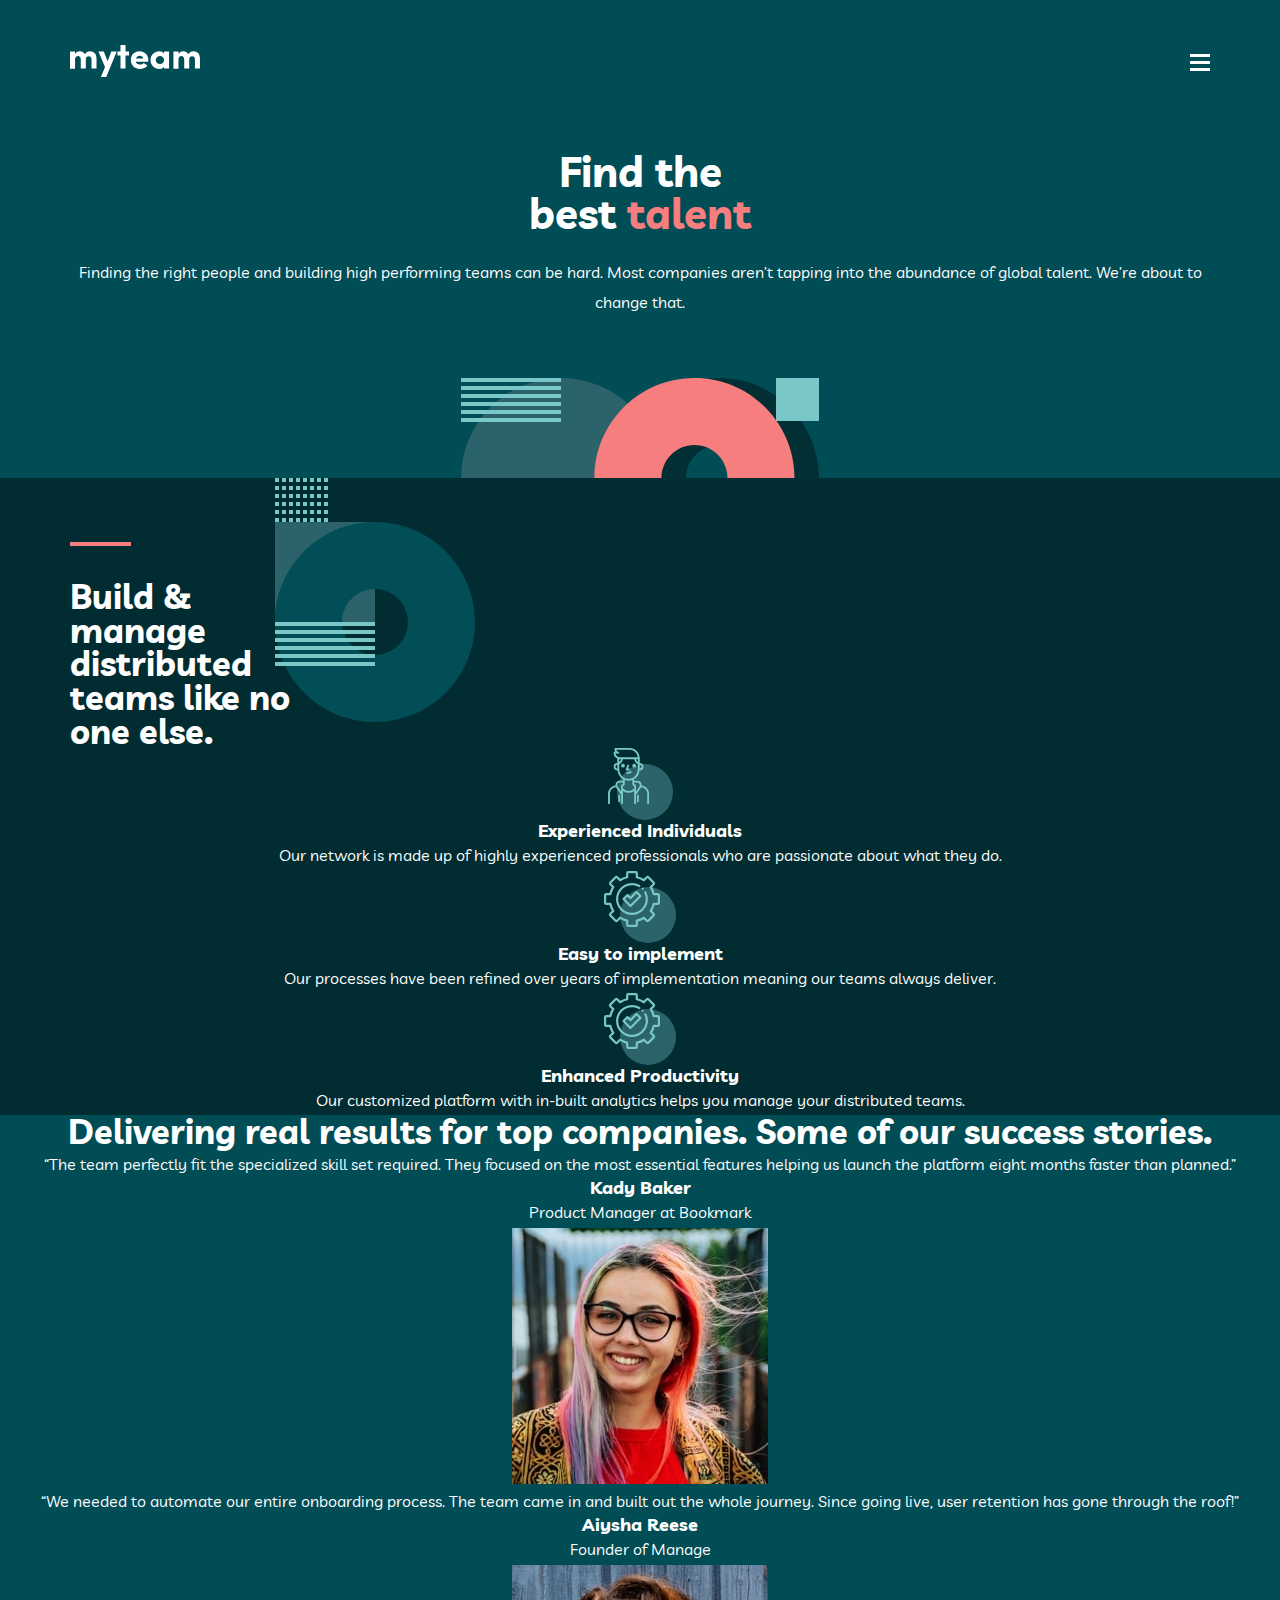
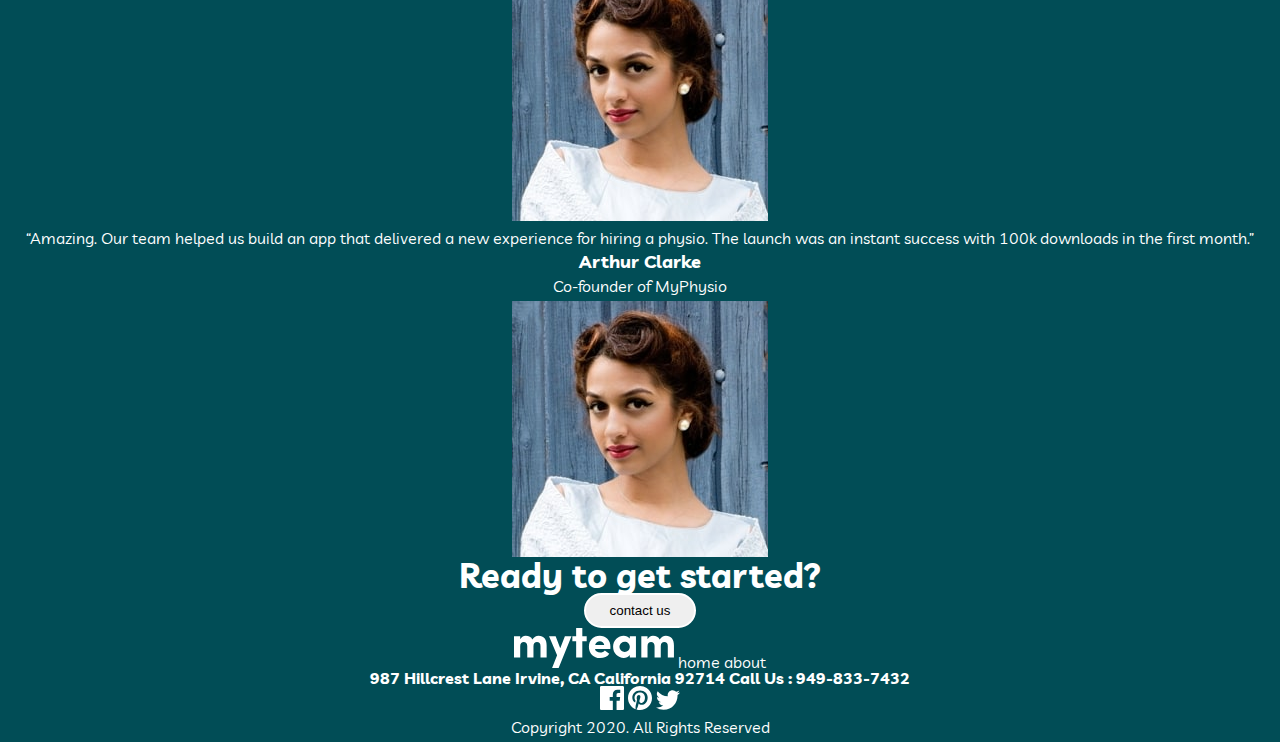
==== index.html @ d8da4173 "Block-2 WIP" ====
<!DOCTYPE html>
<html lang="en">
<head>
  <meta charset="UTF-8">
  <meta name="viewport" content="width=device-width, initial-scale=1.0">
  <link href="css/style.css" rel="stylesheet" />
  <link href="https://fonts.googleapis.com/css2?family=Livvic:wght@400;600;700&display=swap" rel="stylesheet">

  <link rel="icon" type="image/png" sizes="32x32" href="./images/favicon-32x32.png">
  
  <title>Frontend Mentor | myteam website challenge - Homepage</title>
</head>
<body>

 

  <header class="container">
    <nav>
      <div class="nav-primary">
        <img src="images/logo.svg" alt="" class="logo"/>
        <a href="#" class="only-desktop">home</a>
        <a href="#" class="only-desktop">about</a>
      </div>

      <a href="#" class="btn btn-white only-desktop">contact us</a>

      <img src='images/icon-hamburger.svg' class="nav-open only-mobile" />

    </nav>

  </header>


  <main>

    <div class="main-block">
      <div class="container">
      <h1>Find the best <span>talent</span></h1>

      <div class="text">
        <p>Finding the right people and building high performing teams can 
          be hard. Most companies aren’t tapping into the abundance of global 
          talent. We’re about to change that.</p>
      </div>
    </div>
    </div>

    <div class="main-block" >
      <div class="container">
      <h2>Build & manage distributed teams like no one else.</h2>

      <div class="features">
        <div class="feature">
          <img src="images/icon-person.svg" />
          <div>
            <h3>Experienced Individuals</h3>
            <p>Our network is made up of highly experienced professionals who are 
              passionate about what they do.</p>
          </div>
        </div>
        <div class="feature">
          <img src="images/icon-cog.svg" />
          <div>
            <h3>Easy to implement</h3>
            <p>Our processes have been refined over years of implementation meaning 
              our teams always deliver.</p>
          </div>
        </div>
        <div class="feature">
          <img src="images/icon-cog.svg" />
          <div>
            <h3>Enhanced Productivity</h3>
            <p>Our customized platform with in-built analytics helps you manage your 
              distributed teams.</p>
          </div>
        </div>
        </div>
      </div>
    </div>


    <div class="main-block">
      <h2>Delivering real results for top companies. Some of our <span>success stories.</span></h2>

      <div>
        <p>“The team perfectly fit the specialized skill set required. They focused 
          on the most essential features helping us launch the platform eight months 
          faster than planned.”</p>
        <h3>Kady Baker</h3>
        <p>Product Manager at Bookmark</p>

        <img src="images/avatar-kady.jpg" />
      </div>

      <div>
        <p>“We needed to automate our entire onboarding process. The team came in and 
          built out the whole journey. Since going live, user retention has gone 
          through the roof!”</p>
        <h3>Aiysha Reese</h3>
        <p>Founder of Manage</p>

        <img src="images/avatar-aiysha.jpg" />
      </div>

      <div>
        <p>“Amazing. Our team helped us build an app that delivered a new experience for 
          hiring a physio. The launch was an instant success with 100k downloads in the 
          first month.”</p>
        <h3>Arthur Clarke</h3>
        <p>Co-founder of MyPhysio</p>

        <img src="images/avatar-aiysha.jpg" />
      </div>
    </div>

    <div class="call-to-action">
      <h2>Ready to get started?</h2>
      <button class="btn btn-green">contact us</button>
    </div>


  <footer>
    <div>
      <img src="images/logo.svg" class="logo"/>
      <a href="#">home</a>
      <a href="#">about</a>
    </div>

    <div>
      987  Hillcrest Lane
      Irvine, CA
      California 92714
      Call Us : 949-833-7432
    </div>


    <div>
      <div class="social-media">
          <img src="images/icon-facebook.svg" />
          <img src="images/icon-pinterest.svg" />
          <img src="images/icon-twitter.svg" />
      </div>

      <p>Copyright 2020. All Rights Reserved</p>
    </div>
  </footer>



  <div class="nav-mobile-overlay">
    <nav class="nav-mobile">

      <button class="close-btn"><img src="images/icon-close.svg" /></button>
      <a href="#">home</a>
      <a href="#">about</a>
      <a href="#" class="btn btn-white">contact us</a>
  
    </nav>
  </div>

  
  </main>



  
<script src='js/index.js'></script>
  
  
</body>
</html>
---- css/style.css ----
:root 
{
    --color-primary-1: hsl(186, 98%, 17%);
    --color-primary-2: hsl(0, 87%, 73%);
    --color-primary-3: hsl(0, 0, 100%);

    --color-secondary-1: hsl(179, 42%, 63%);
    --color-secondary-2: hsl(187, 41%, 29%);
    --color-secondary-3: hsl(186, 100%, 14%);
    --color-secondary-4: hsl(186, 96%, 10%);
    --color-secondary-5: hsl(186, 100%, 8%);


    --font: 'Livvic', sans-serif;
}

* 
{
    box-sizing: border-box;
    margin: 0;

    
}


.only-desktop {
    display: none;
}


/*Typography */

body 
{
    text-align: center;
    font-size: 1rem;
    line-height: 1;
}

h1, h2, h3, body
{
    font-weight: bold;
}
h1 
{
    font-size: 2.6rem;
    max-width: 250px;
    margin: 0 auto 1.4rem;
}


h1 span 
{
    color: var(--color-primary-2);
}


h2 {
    font-size: 2.1rem;
}

h3 
{
    font-size: 1.125rem;
}


a
{
    color: white;
    text-decoration: none;
    font-weight: normal;
}


p 
{
    line-height: 1.9;

    font-weight: normal;
}

.main-block:nth-child(2) h2::before
{
    content: '';
    background-color: var(--color-primary-2);
    width: 3.8rem;
    height: 0.28rem;
    position: absolute;
    top: 0;
    
}
.main-block:nth-child(2) h2
{
    padding-top: 2.4rem;
    position: relative;
    text-align: left;
    width: 220px;

}


/*layout */

body {
    font-family: var(--font);
    color: white;
    background: var(--color-primary-1);

    padding: 2.81rem 0 0;
}


header 
{
    margin-bottom: 4.5rem;
}



nav {
    display: flex;
    align-items: center;
    justify-content: space-between;
}


nav .logo 
{
    max-width: 130px;
}

.nav-mobile-overlay
{
    background-color: rgba(0,0,0,0.5);
    position: absolute;

    top: 0;
    left: 0;
    height: 100%;
    width: 100%;

    visibility: hidden;
    opacity: 0;

    transition: opacity 250ms, visibility 250ms;
}

.nav-mobile-overlay.show-2 
{
    visibility: visible;
    opacity: 1;
}

.nav-mobile 
{
    margin-left: auto;
    width: 68%;
    height: 100%;
    background: var(--color-secondary-2);

    display: flex;
    flex-direction: column;
    justify-content: flex-start;
    align-items: flex-start;

    padding: 3.5rem 1.75rem 0 3rem;


    background-image: url(../images/bg-pattern-about-1-mobile-nav-1.svg);
    background-repeat: no-repeat;
    background-position-x: 154px;
    background-position-y: bottom;

    
    opacity: 0;
    transform: translateX(100%);
    display: none;

    transition: transform 250ms, opacity 250ms
}

.nav-mobile-overlay.show-1 .nav-mobile
{
    display: flex;
} 

.nav-mobile-overlay.show-2 .nav-mobile 
{
    transform: translateX(0%);
    opacity: 1;
}

.nav-mobile .close-btn 
{
    align-self: flex-end;
    margin-bottom: 2.8rem;
}

.nav-mobile a 
{
    margin-bottom: 2rem;
}

.nav-mobile .btn 
{
    align-self: center;
}



.main-block:first-child 
{
    padding-bottom: 10rem;
    background-image: url(../images/bg-pattern-home-2.svg);
    background-repeat: no-repeat;
    background-position: bottom;
}


.main-block:nth-child(2)
{
    background-color: var(--color-secondary-4);
    background-image: url(../images/bg-pattern-home-3.svg);
    background-repeat: no-repeat;
    background-position-x: 275px;

    padding: 4rem 0 0;
}




/*Components */


.btn 
{
    border: solid 2px white;
    padding: 0.6em 1.8em;
    border-radius: 2rem;
}


.container 
{
    width: 89%;
    margin-left: auto;
    margin-right: auto;
}
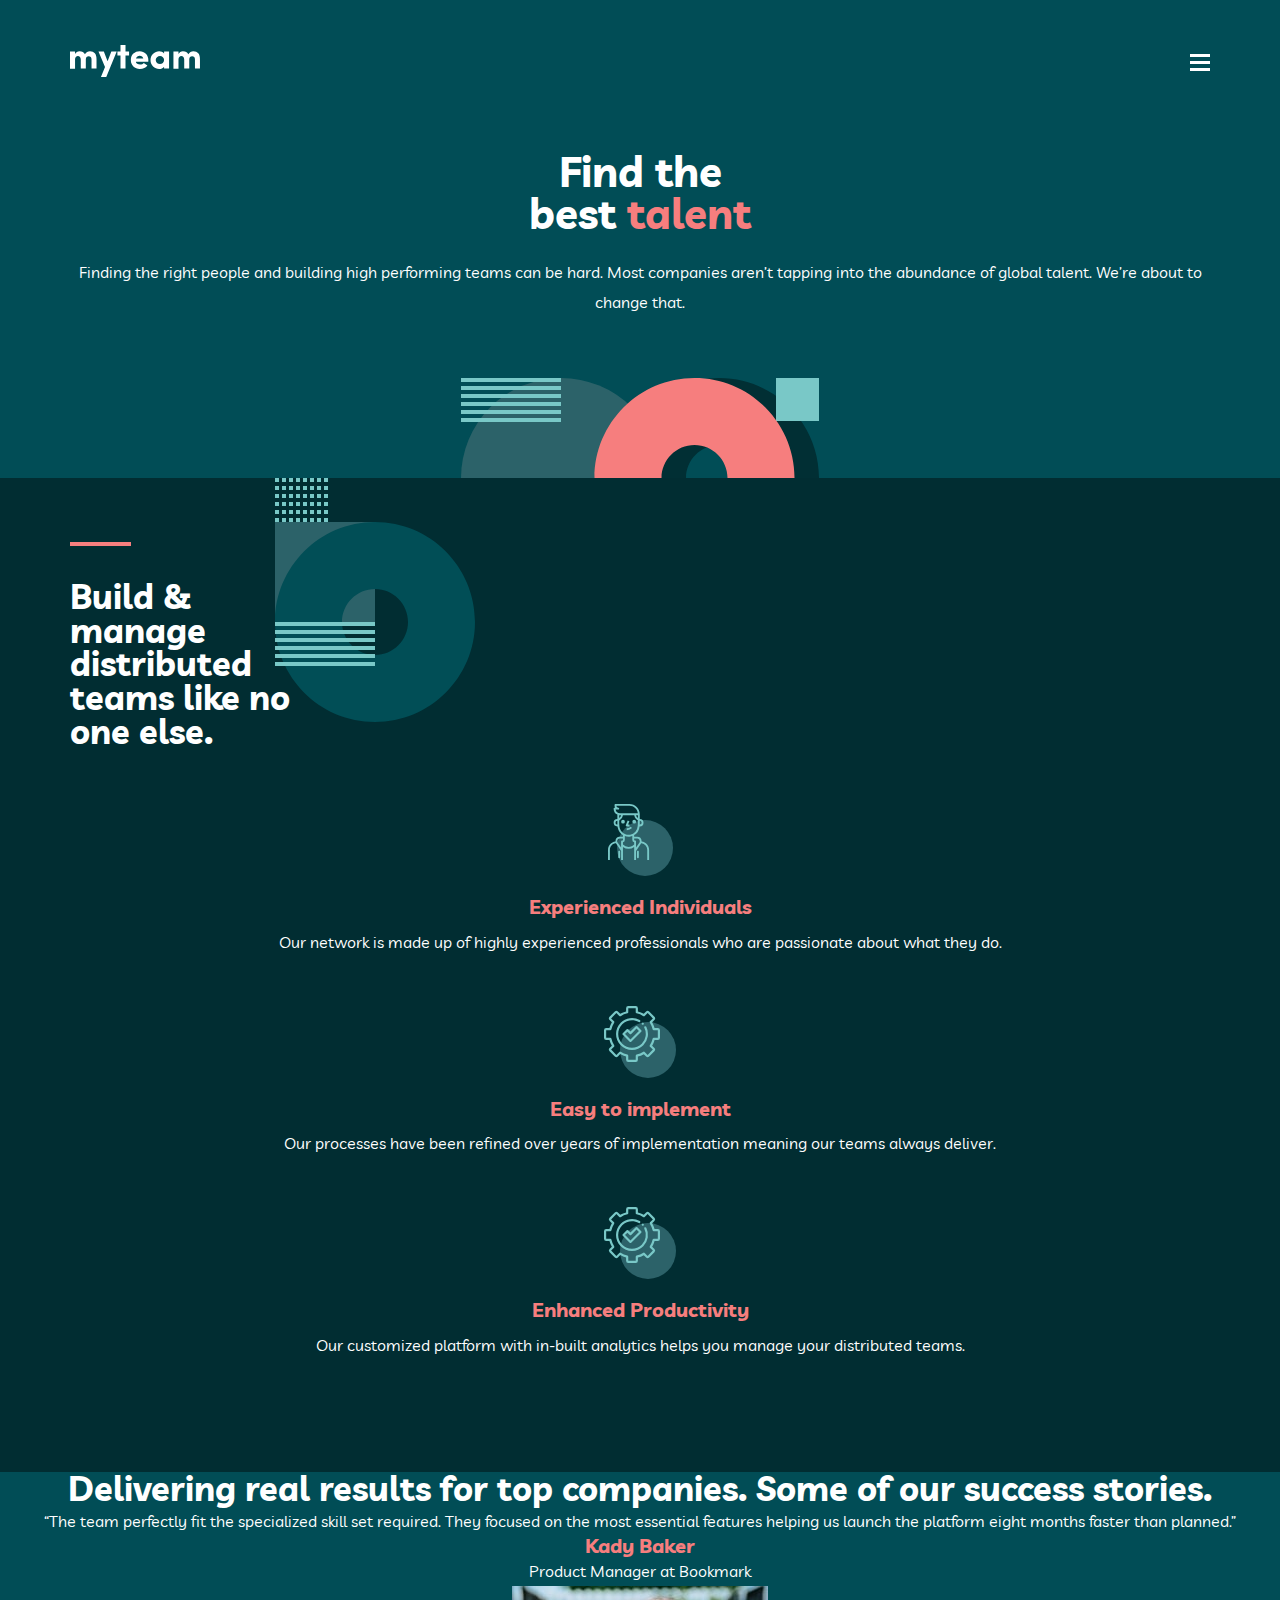
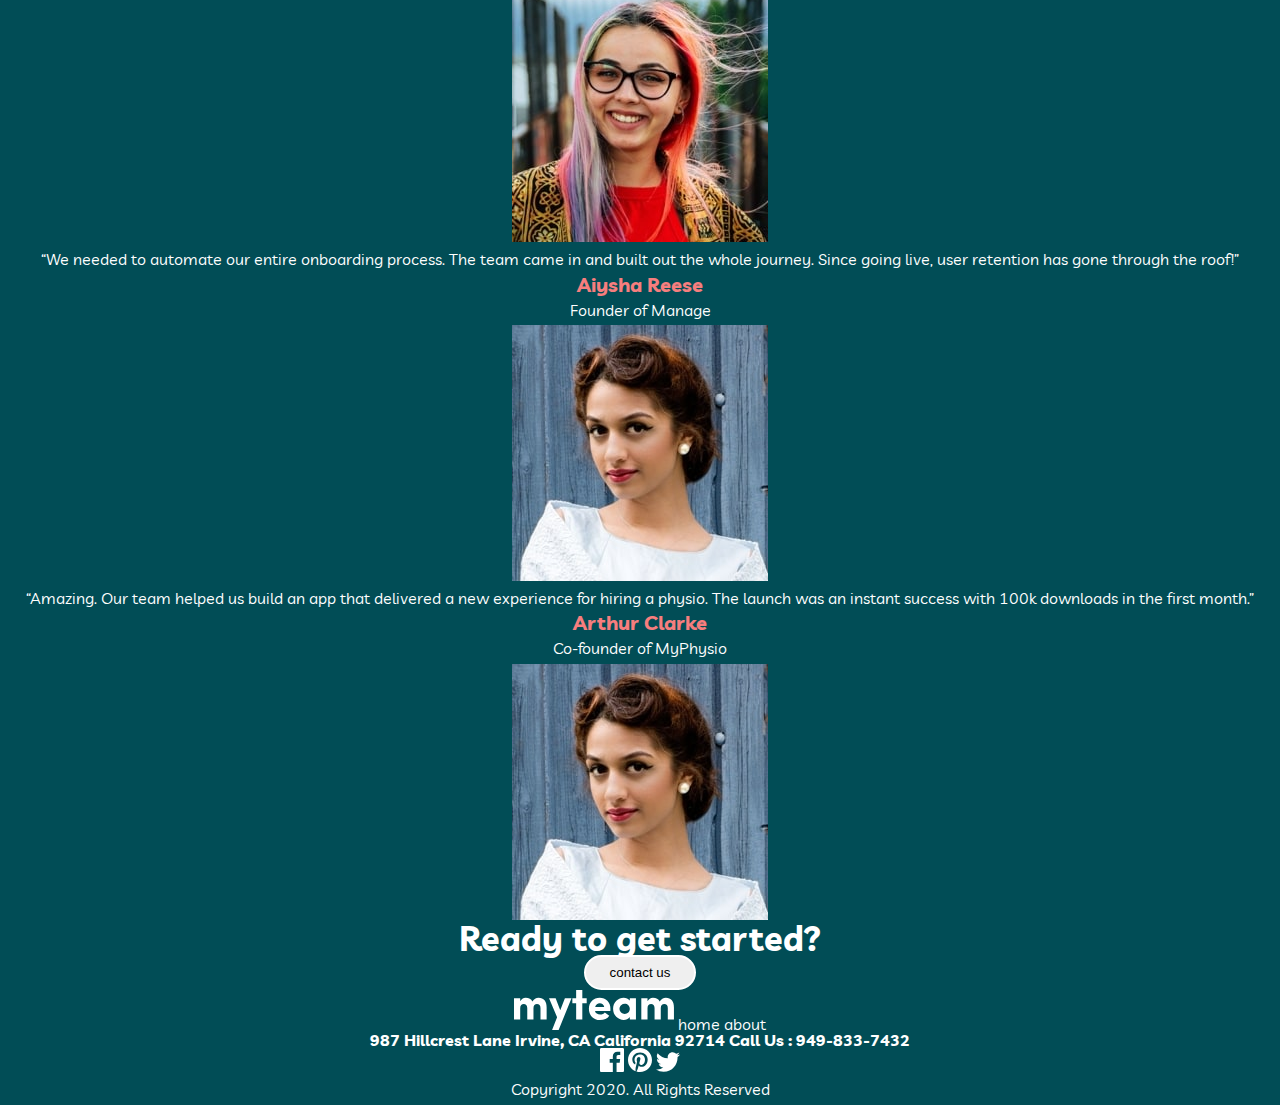
==== commit 3c289ad7: "Mobile block-2" ====
--- a/index.html
+++ b/index.html
@@ -51,7 +51,7 @@
 
       <div class="features">
         <div class="feature">
-          <img src="images/icon-person.svg" />
+          <img src="images/icon-person.svg" class="icon" />
           <div>
             <h3>Experienced Individuals</h3>
             <p>Our network is made up of highly experienced professionals who are 
@@ -59,7 +59,7 @@
           </div>
         </div>
         <div class="feature">
-          <img src="images/icon-cog.svg" />
+          <img src="images/icon-cog.svg"  class="icon" />
           <div>
             <h3>Easy to implement</h3>
             <p>Our processes have been refined over years of implementation meaning 
@@ -67,7 +67,7 @@
           </div>
         </div>
         <div class="feature">
-          <img src="images/icon-cog.svg" />
+          <img src="images/icon-cog.svg"  class="icon" />
           <div>
             <h3>Enhanced Productivity</h3>
             <p>Our customized platform with in-built analytics helps you manage your 
--- a/css/style.css
+++ b/css/style.css
@@ -61,7 +61,8 @@
 
 h3 
 {
-    font-size: 1.125rem;
+    font-size: 1.24rem;
+    color: var(--color-primary-2);
 }
 
 
@@ -97,7 +98,17 @@
     text-align: left;
     width: 220px;
 
-}
+    margin-bottom: 3.5rem;
+
+}
+
+
+
+.feature .icon 
+{
+    margin-bottom: 1.2rem;
+}
+
 
 
 /*layout */
@@ -225,10 +236,18 @@
     background-repeat: no-repeat;
     background-position-x: 275px;
 
-    padding: 4rem 0 0;
-}
-
-
+    padding: 4rem 0 4rem;
+}
+
+
+.feature h3 
+{
+    margin-bottom: 0.5em;
+}
+
+.feature {
+    margin-bottom: 3rem;
+}
 
 
 /*Components */
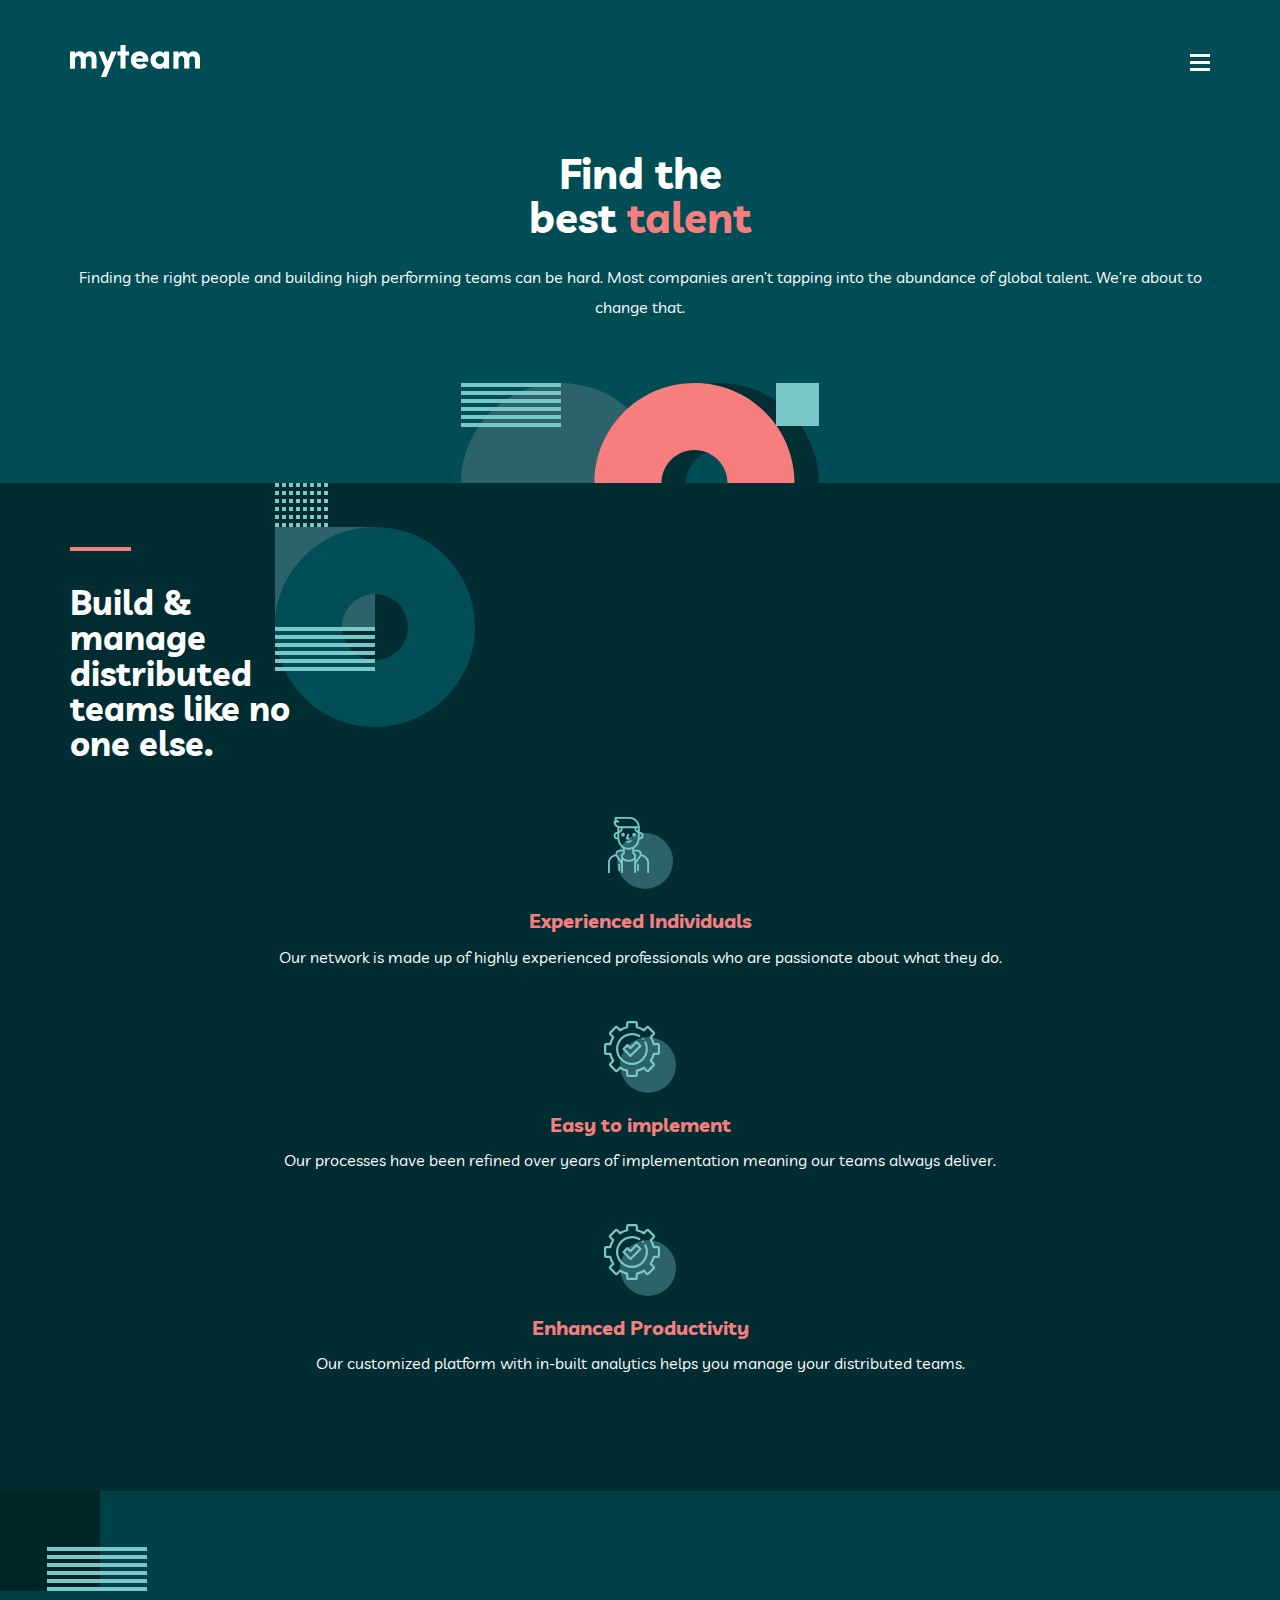
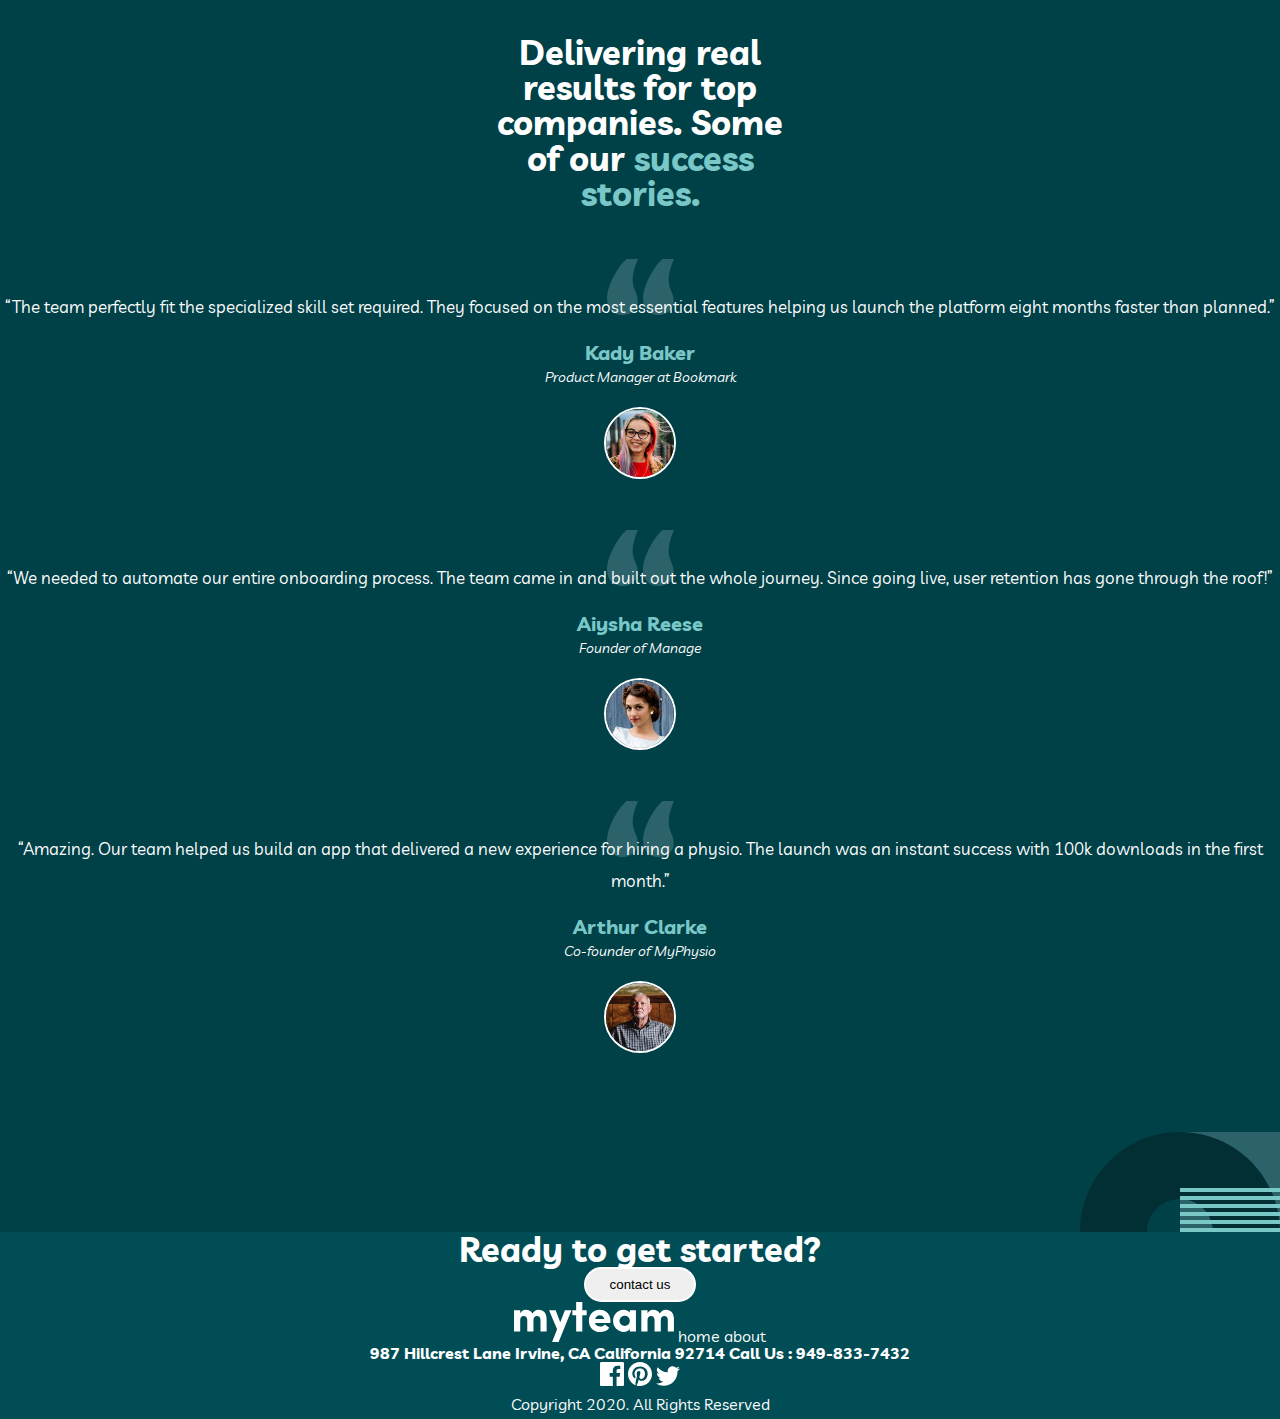
==== commit 0f5a88cc: "Testimonials block Mobile" ====
--- a/index.html
+++ b/index.html
@@ -33,7 +33,7 @@
 
   <main>
 
-    <div class="main-block">
+    <div class="main-block block-intro">
       <div class="container">
       <h1>Find the best <span>talent</span></h1>
 
@@ -45,7 +45,7 @@
     </div>
     </div>
 
-    <div class="main-block" >
+    <div class="main-block block-features" >
       <div class="container">
       <h2>Build & manage distributed teams like no one else.</h2>
 
@@ -79,37 +79,37 @@
     </div>
 
 
-    <div class="main-block">
+    <div class="main-block block-testimonials">
       <h2>Delivering real results for top companies. Some of our <span>success stories.</span></h2>
 
-      <div>
-        <p>“The team perfectly fit the specialized skill set required. They focused 
+      <div class="testimonial">
+        <p class="quote">“The team perfectly fit the specialized skill set required. They focused 
           on the most essential features helping us launch the platform eight months 
           faster than planned.”</p>
-        <h3>Kady Baker</h3>
-        <p>Product Manager at Bookmark</p>
+        <h3 class="name">Kady Baker</h3>
+        <p class="position">Product Manager at Bookmark</p>
 
-        <img src="images/avatar-kady.jpg" />
+        <img src="images/avatar-kady.jpg" class="profile-img" />
       </div>
 
-      <div>
-        <p>“We needed to automate our entire onboarding process. The team came in and 
+      <div class="testimonial">
+        <p class="quote">“We needed to automate our entire onboarding process. The team came in and 
           built out the whole journey. Since going live, user retention has gone 
           through the roof!”</p>
-        <h3>Aiysha Reese</h3>
-        <p>Founder of Manage</p>
+        <h3 class="name">Aiysha Reese</h3>
+        <p class="position">Founder of Manage</p>
 
-        <img src="images/avatar-aiysha.jpg" />
+        <img src="images/avatar-aiysha.jpg" class="profile-img" />
       </div>
 
-      <div>
-        <p>“Amazing. Our team helped us build an app that delivered a new experience for 
+      <div class="testimonial">
+        <p class="quote">“Amazing. Our team helped us build an app that delivered a new experience for 
           hiring a physio. The launch was an instant success with 100k downloads in the 
           first month.”</p>
-        <h3>Arthur Clarke</h3>
-        <p>Co-founder of MyPhysio</p>
+        <h3 class="name">Arthur Clarke</h3>
+        <p class="position">Co-founder of MyPhysio</p>
 
-        <img src="images/avatar-aiysha.jpg" />
+        <img src="images/avatar-arthur.jpg" class="profile-img" />
       </div>
     </div>
 
--- a/css/style.css
+++ b/css/style.css
@@ -81,7 +81,151 @@
     font-weight: normal;
 }
 
-.main-block:nth-child(2) h2::before
+.testimonial p 
+{
+    font-size: 1.05rem;
+}
+
+
+.testimonial .position 
+{
+    font-style: italic;
+    font-size: 0.9rem;
+}
+
+
+
+
+/*layout */
+
+body {
+    font-family: var(--font);
+    color: white;
+    background: var(--color-primary-1);
+
+    padding: 2.81rem 0 0;
+    line-height: 1.05;
+}
+
+
+header 
+{
+    margin-bottom: 4.5rem;
+}
+
+
+
+nav {
+    display: flex;
+    align-items: center;
+    justify-content: space-between;
+}
+
+
+nav .logo 
+{
+    max-width: 130px;
+}
+
+.nav-mobile-overlay
+{
+    background-color: rgba(0,0,0,0.5);
+    position: absolute;
+
+    top: 0;
+    left: 0;
+    height: 100%;
+    width: 100%;
+
+    visibility: hidden;
+    opacity: 0;
+
+    transition: opacity 250ms, visibility 250ms;
+}
+
+.nav-mobile-overlay.show-2 
+{
+    visibility: visible;
+    opacity: 1;
+}
+
+.nav-mobile 
+{
+    margin-left: auto;
+    width: 68%;
+    height: 100%;
+    background: var(--color-secondary-2);
+
+    display: flex;
+    flex-direction: column;
+    justify-content: flex-start;
+    align-items: flex-start;
+
+    padding: 3.5rem 1.75rem 0 3rem;
+
+
+    background-image: url(../images/bg-pattern-about-1-mobile-nav-1.svg);
+    background-repeat: no-repeat;
+    background-position-x: 154px;
+    background-position-y: bottom;
+
+    
+    opacity: 0;
+    transform: translateX(100%);
+    display: none;
+
+    transition: transform 250ms, opacity 250ms
+}
+
+.nav-mobile-overlay.show-1 .nav-mobile
+{
+    display: flex;
+} 
+
+.nav-mobile-overlay.show-2 .nav-mobile 
+{
+    transform: translateX(0%);
+    opacity: 1;
+}
+
+.nav-mobile .close-btn 
+{
+    align-self: flex-end;
+    margin-bottom: 2.8rem;
+}
+
+.nav-mobile a 
+{
+    margin-bottom: 2rem;
+}
+
+.nav-mobile .btn 
+{
+    align-self: center;
+}
+
+
+
+.block-intro 
+{
+    padding-bottom: 10rem;
+    background-image: url(../images/bg-pattern-home-2.svg);
+    background-repeat: no-repeat;
+    background-position: bottom;
+}
+
+
+.block-features
+{
+    background-color: var(--color-secondary-4);
+    background-image: url(../images/bg-pattern-home-3.svg);
+    background-repeat: no-repeat;
+    background-position-x: 275px;
+
+    padding: 4rem 0 4rem;
+}
+
+.block-features h2::before
 {
     content: '';
     background-color: var(--color-primary-2);
@@ -91,7 +235,7 @@
     top: 0;
     
 }
-.main-block:nth-child(2) h2
+.block-features h2
 {
     padding-top: 2.4rem;
     position: relative;
@@ -102,151 +246,74 @@
 
 }
 
-
-
-.feature .icon 
-{
-    margin-bottom: 1.2rem;
-}
-
-
-
-/*layout */
-
-body {
-    font-family: var(--font);
-    color: white;
-    background: var(--color-primary-1);
-
-    padding: 2.81rem 0 0;
-}
-
-
-header 
-{
-    margin-bottom: 4.5rem;
-}
-
-
-
-nav {
-    display: flex;
-    align-items: center;
-    justify-content: space-between;
-}
-
-
-nav .logo 
-{
-    max-width: 130px;
-}
-
-.nav-mobile-overlay
-{
-    background-color: rgba(0,0,0,0.5);
-    position: absolute;
-
-    top: 0;
-    left: 0;
-    height: 100%;
-    width: 100%;
-
-    visibility: hidden;
-    opacity: 0;
-
-    transition: opacity 250ms, visibility 250ms;
-}
-
-.nav-mobile-overlay.show-2 
-{
-    visibility: visible;
-    opacity: 1;
-}
-
-.nav-mobile 
-{
-    margin-left: auto;
-    width: 68%;
-    height: 100%;
-    background: var(--color-secondary-2);
-
-    display: flex;
-    flex-direction: column;
-    justify-content: flex-start;
-    align-items: flex-start;
-
-    padding: 3.5rem 1.75rem 0 3rem;
-
-
-    background-image: url(../images/bg-pattern-about-1-mobile-nav-1.svg);
-    background-repeat: no-repeat;
-    background-position-x: 154px;
-    background-position-y: bottom;
-
-    
-    opacity: 0;
-    transform: translateX(100%);
-    display: none;
-
-    transition: transform 250ms, opacity 250ms
-}
-
-.nav-mobile-overlay.show-1 .nav-mobile
-{
-    display: flex;
-} 
-
-.nav-mobile-overlay.show-2 .nav-mobile 
-{
-    transform: translateX(0%);
-    opacity: 1;
-}
-
-.nav-mobile .close-btn 
-{
-    align-self: flex-end;
-    margin-bottom: 2.8rem;
-}
-
-.nav-mobile a 
-{
-    margin-bottom: 2rem;
-}
-
-.nav-mobile .btn 
-{
-    align-self: center;
-}
-
-
-
-.main-block:first-child 
-{
-    padding-bottom: 10rem;
-    background-image: url(../images/bg-pattern-home-2.svg);
-    background-repeat: no-repeat;
-    background-position: bottom;
-}
-
-
-.main-block:nth-child(2)
-{
-    background-color: var(--color-secondary-4);
-    background-image: url(../images/bg-pattern-home-3.svg);
-    background-repeat: no-repeat;
-    background-position-x: 275px;
-
-    padding: 4rem 0 4rem;
-}
-
-
-.feature h3 
-{
-    margin-bottom: 0.5em;
-}
-
 .feature {
     margin-bottom: 3rem;
+}
+.feature h3 
+{
+    margin-bottom: 0.5em;
+}
+
+
+.feature .icon 
+{
+    margin-bottom: 1.2rem;
+}
+
+.block-testimonials
+{
+    background-image: url(../images/bg-pattern-home-4-about-3.svg), url(../images/bg-pattern-home-5.svg);
+    padding: 9rem 0 8rem;
+    background-repeat: no-repeat;
+    background-position: left top, right bottom;
+    background-color: var(--color-secondary-3);
+}
+
+
+.block-testimonials h2
+{
+    max-width: 325px;
+    margin: 0 auto;
+
+    margin-bottom: 3rem;
+}
+.block-testimonials h2 span
+{
+    color: var(--color-secondary-1);
+}
+
+
+.testimonial 
+{
+    background-image: url(../images/icon-quotes.svg);
+    background-repeat: no-repeat;
+    background-position-x: center;
+
+    padding-top: 2rem;
+    padding-bottom: 3rem;
+}
+
+.testimonial .quote
+{
+    margin-bottom: 1.2em;
+}
+
+.testimonial .name
+{
+    color: var(--color-secondary-1);
+}
+
+.testimonial .position
+ {
+     margin-bottom: 1rem;
+ }
+
+
+.testimonial .profile-img 
+{
+    width: 4.5rem;
+    border-radius: 50%;
+    border: solid 2px white;
 }
 
 
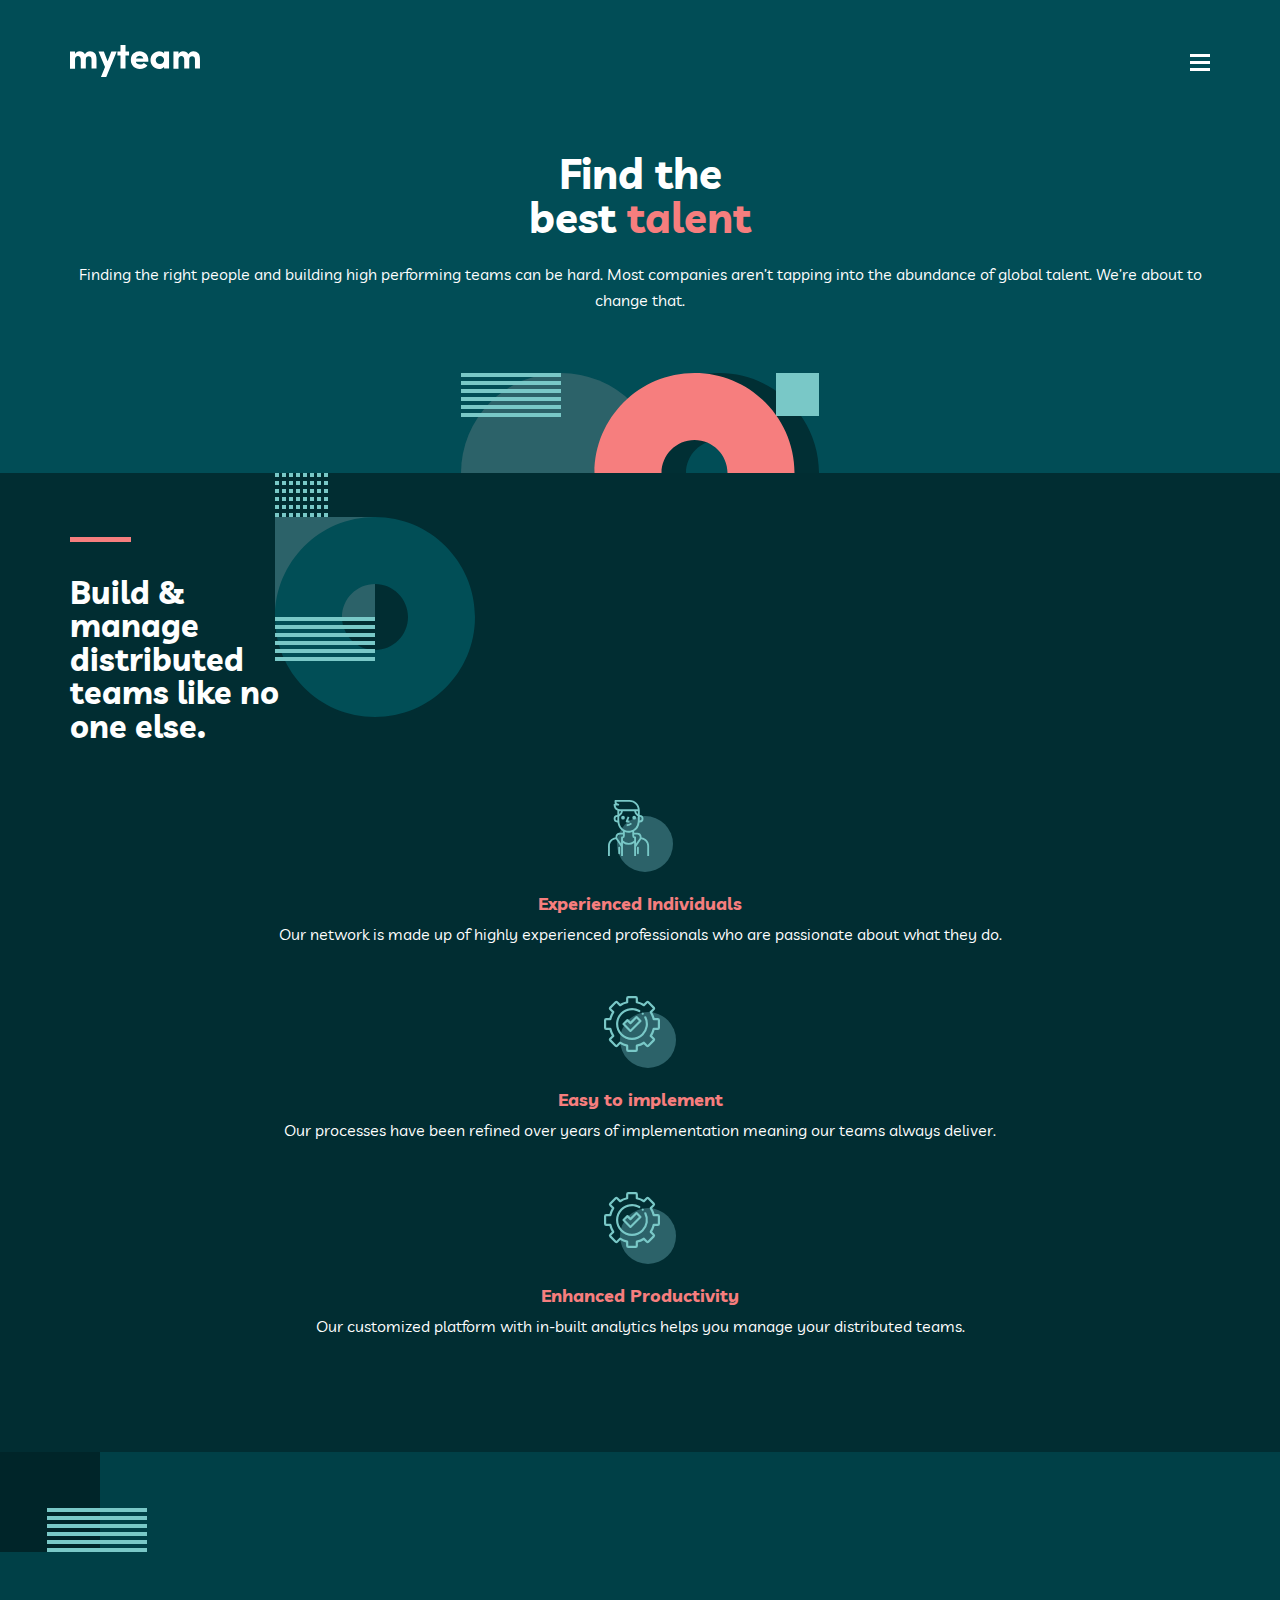
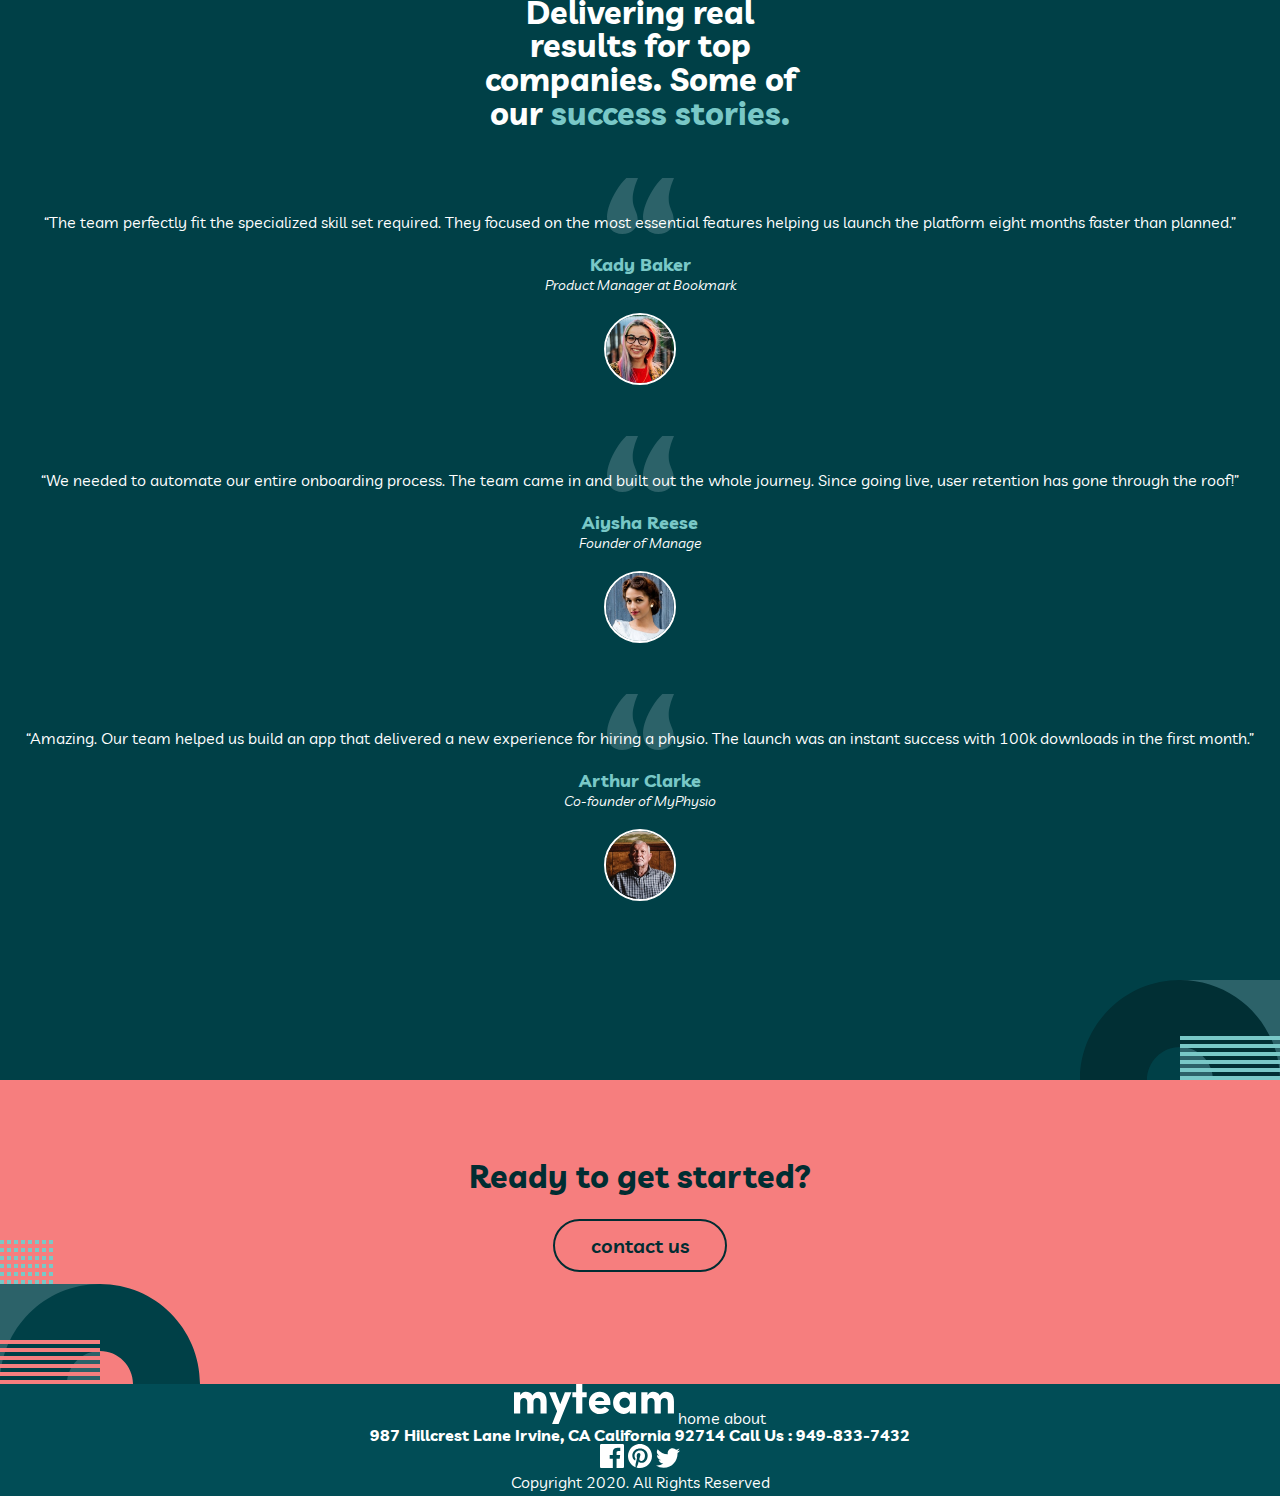
==== commit e3ebbba6: "call-to-action mobile" ====
--- a/index.html
+++ b/index.html
@@ -115,7 +115,7 @@
 
     <div class="call-to-action">
       <h2>Ready to get started?</h2>
-      <button class="btn btn-green">contact us</button>
+      <button class="btn btn-standard btn-green">contact us</button>
     </div>
 
 
--- a/css/style.css
+++ b/css/style.css
@@ -37,6 +37,11 @@
     line-height: 1;
 }
 
+body * 
+{
+    font-family: var(--font);
+}
+
 h1, h2, h3, body
 {
     font-weight: bold;
@@ -56,12 +61,12 @@
 
 
 h2 {
-    font-size: 2.1rem;
+    font-size: 2rem;
 }
 
 h3 
 {
-    font-size: 1.24rem;
+    font-size: 1.15rem;
     color: var(--color-primary-2);
 }
 
@@ -76,15 +81,14 @@
 
 p 
 {
-    line-height: 1.9;
+    line-height: 1.6;
 
     font-weight: normal;
-}
-
-.testimonial p 
-{
-    font-size: 1.05rem;
-}
+    font-weight: 0.8rem;
+}
+
+
+
 
 
 .testimonial .position 
@@ -99,7 +103,7 @@
 /*layout */
 
 body {
-    font-family: var(--font);
+   
     color: white;
     background: var(--color-primary-1);
 
@@ -317,6 +321,24 @@
 }
 
 
+.call-to-action 
+{
+    background-color: var(--color-primary-2);
+    color: var(--color-secondary-4);
+    padding: 5rem 5rem 7rem;
+
+    background-image: url(../images/bg-pattern-home-6-about-5.svg);
+    background-repeat: no-repeat;
+    background-position-y: bottom;
+}
+
+
+.call-to-action h2 
+{
+    margin-bottom: 0.8em;
+}
+
+
 /*Components */
 
 
@@ -328,6 +350,20 @@
 }
 
 
+.btn-standard 
+{
+    font-size: 1.24rem;
+    font-weight: 600;
+}
+
+.btn-green 
+{
+    border-color: var(--color-secondary-4);
+    background-color: transparent;
+    color: var(--color-secondary-4);
+}
+
+
 .container 
 {
     width: 89%;
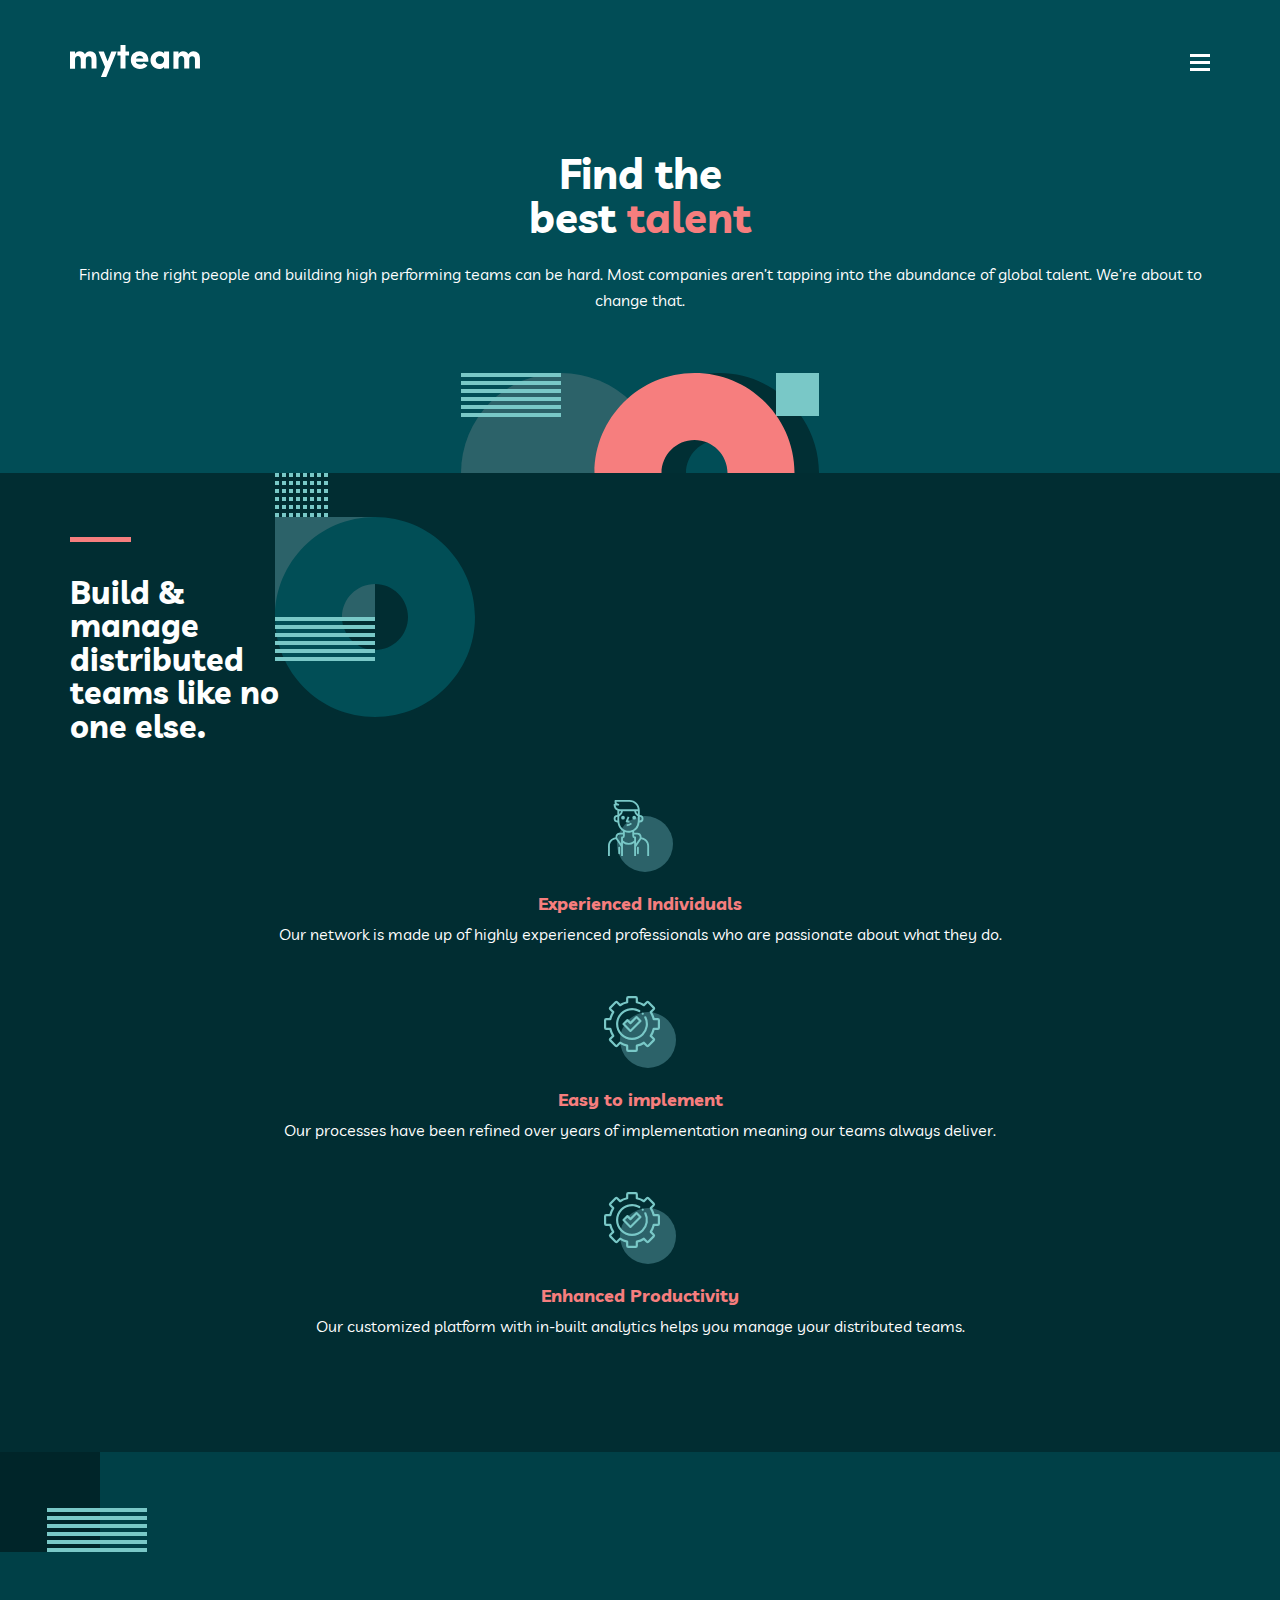
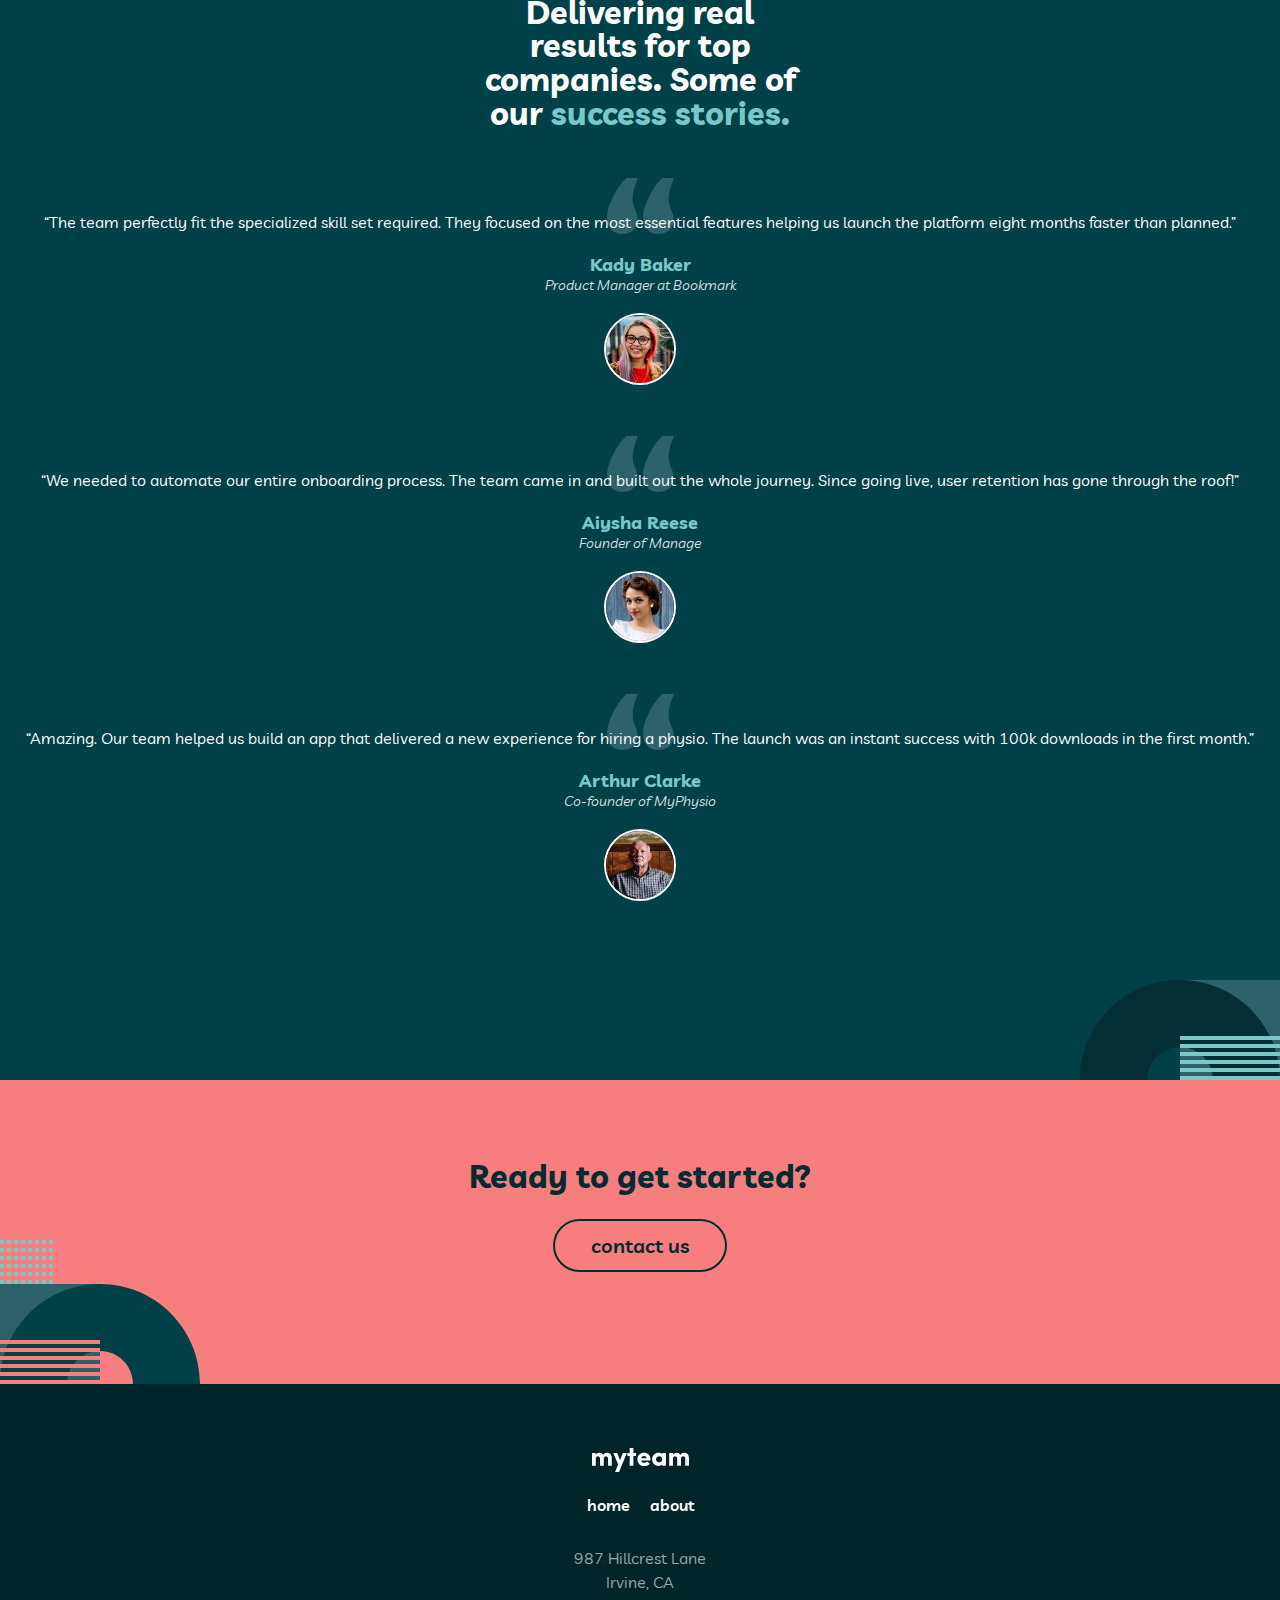
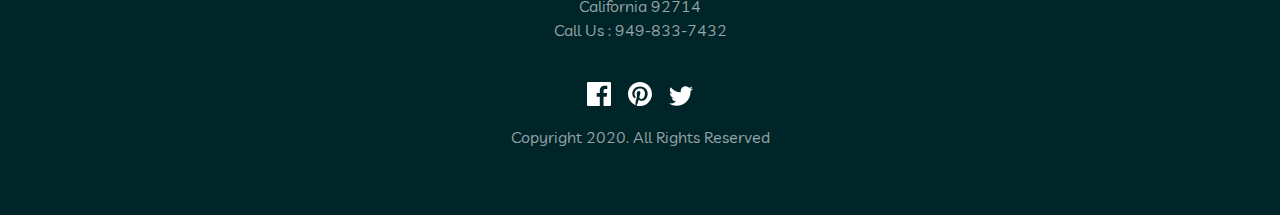
==== commit 24bd9dcf: "Footer, Mobile Done" ====
--- a/index.html
+++ b/index.html
@@ -122,14 +122,16 @@
   <footer>
     <div>
       <img src="images/logo.svg" class="logo"/>
-      <a href="#">home</a>
-      <a href="#">about</a>
+      <div class="links">
+        <a href="#">home</a>
+        <a href="#">about</a>
+    </div>
     </div>
 
-    <div>
-      987  Hillcrest Lane
-      Irvine, CA
-      California 92714
+    <div class="contact"> 
+      987  Hillcrest Lane </br>
+      Irvine, CA </br>
+      California 92714 </br>
       Call Us : 949-833-7432
     </div>
 
@@ -141,7 +143,7 @@
           <img src="images/icon-twitter.svg" />
       </div>
 
-      <p>Copyright 2020. All Rights Reserved</p>
+      <p class="copyright">Copyright 2020. All Rights Reserved</p>
     </div>
   </footer>
 
--- a/css/style.css
+++ b/css/style.css
@@ -10,6 +10,8 @@
     --color-secondary-4: hsl(186, 96%, 10%);
     --color-secondary-5: hsl(186, 100%, 8%);
 
+    --color-white-transparent: rgba(255, 255, 255, 0.6);
+    --color-white-transparent-2: rgba(255, 255, 255, 0.85);
 
     --font: 'Livvic', sans-serif;
 }
@@ -95,6 +97,7 @@
 {
     font-style: italic;
     font-size: 0.9rem;
+    color: var(--color-white-transparent-2);
 }
 
 
@@ -339,6 +342,71 @@
 }
 
 
+footer 
+{
+    background-color: var(--color-secondary-5);
+    padding: 4rem 0 4rem;
+}
+
+footer .logo 
+{
+    max-width: 97px;
+    margin-bottom: 1.4em;
+}
+
+
+footer .links 
+{
+    margin-bottom: 2rem;
+}
+
+footer a {
+    font-weight: 600;
+    margin-right: 1rem;
+}
+
+footer a:last-child 
+{
+    margin-right: 0;
+}
+
+footer .contact 
+{
+    font-weight: normal;
+    color: var(--color-white-transparent);
+    line-height: 1.5;
+
+    margin-bottom: 2.5rem;
+}
+
+.social-media 
+{
+    margin-bottom: 1rem;
+}
+
+.social-media img 
+{
+    margin-right: 0.8rem;
+}
+
+.social-media img:last-child 
+{
+    margin-right: 0;
+}
+
+
+.copyright 
+{
+    color: var(--color-white-transparent);
+}
+
+
+
+
+
+
+
+
 /*Components */
 
 
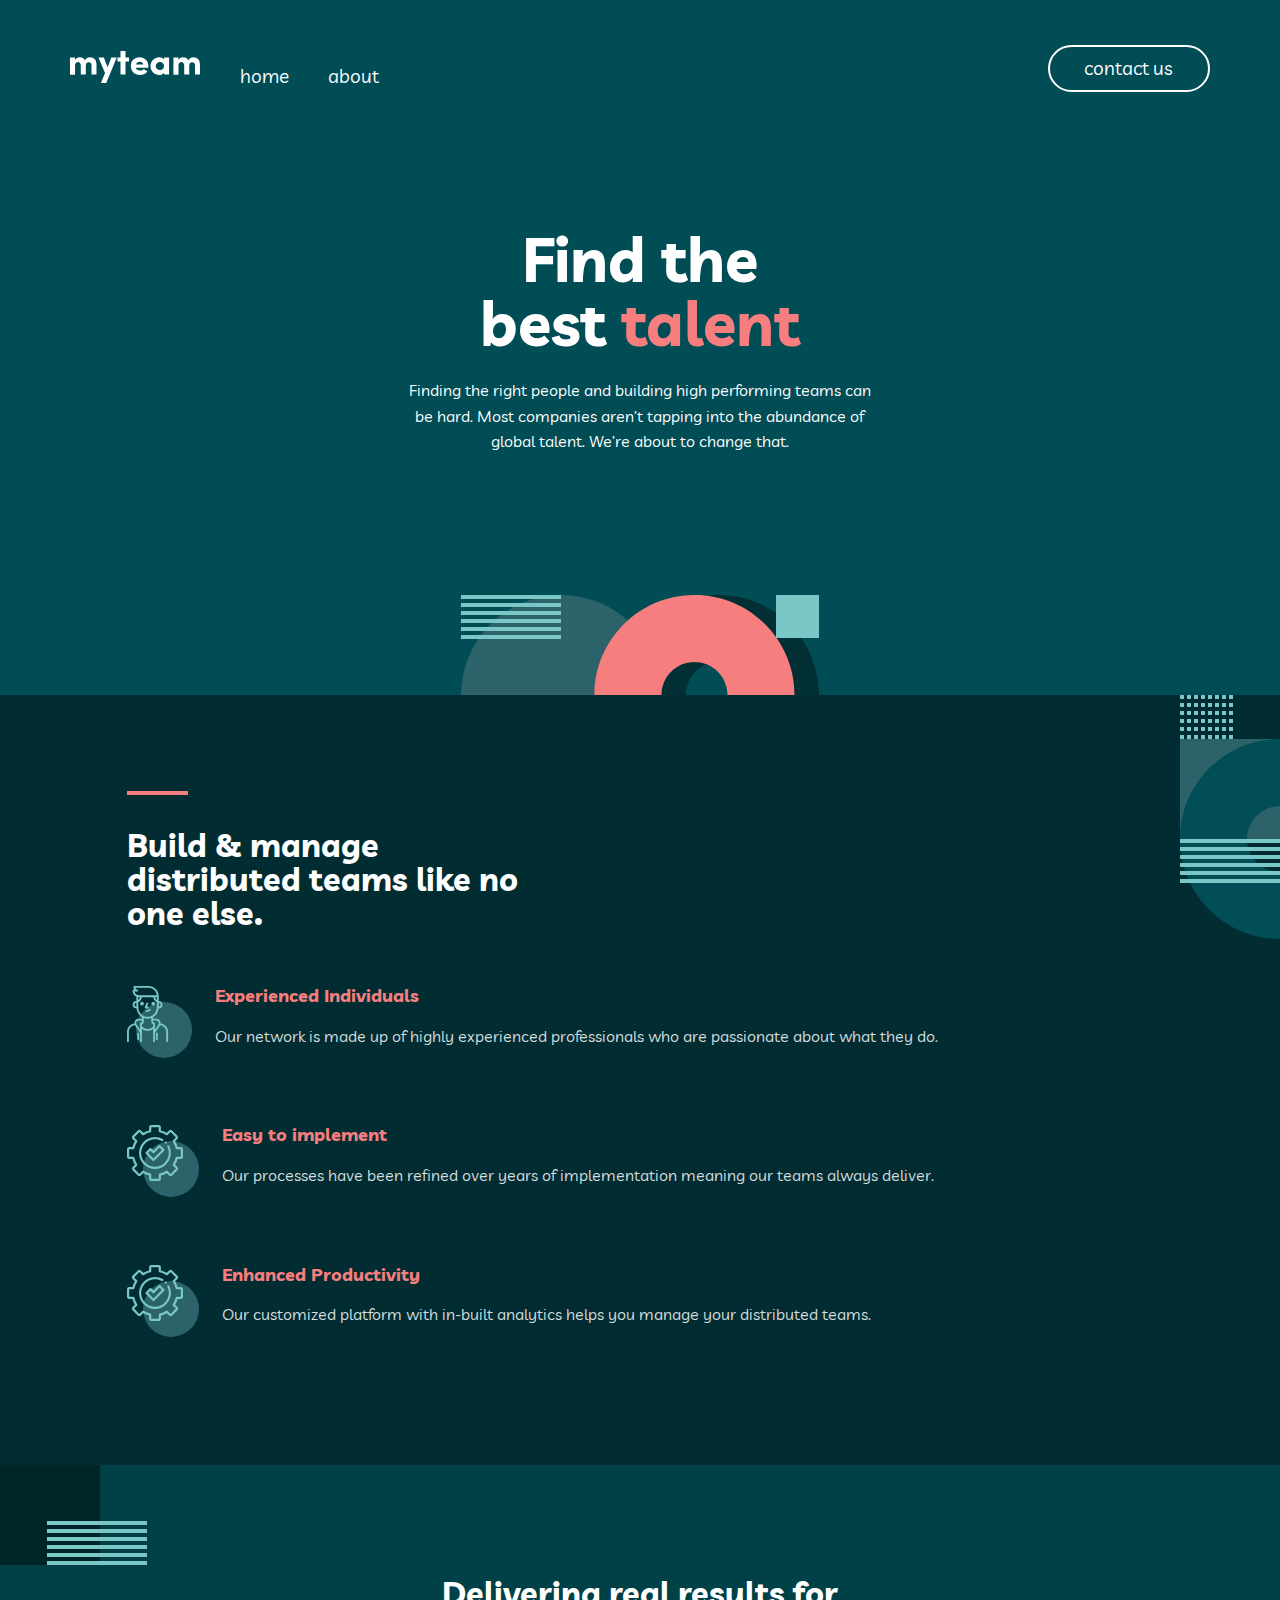
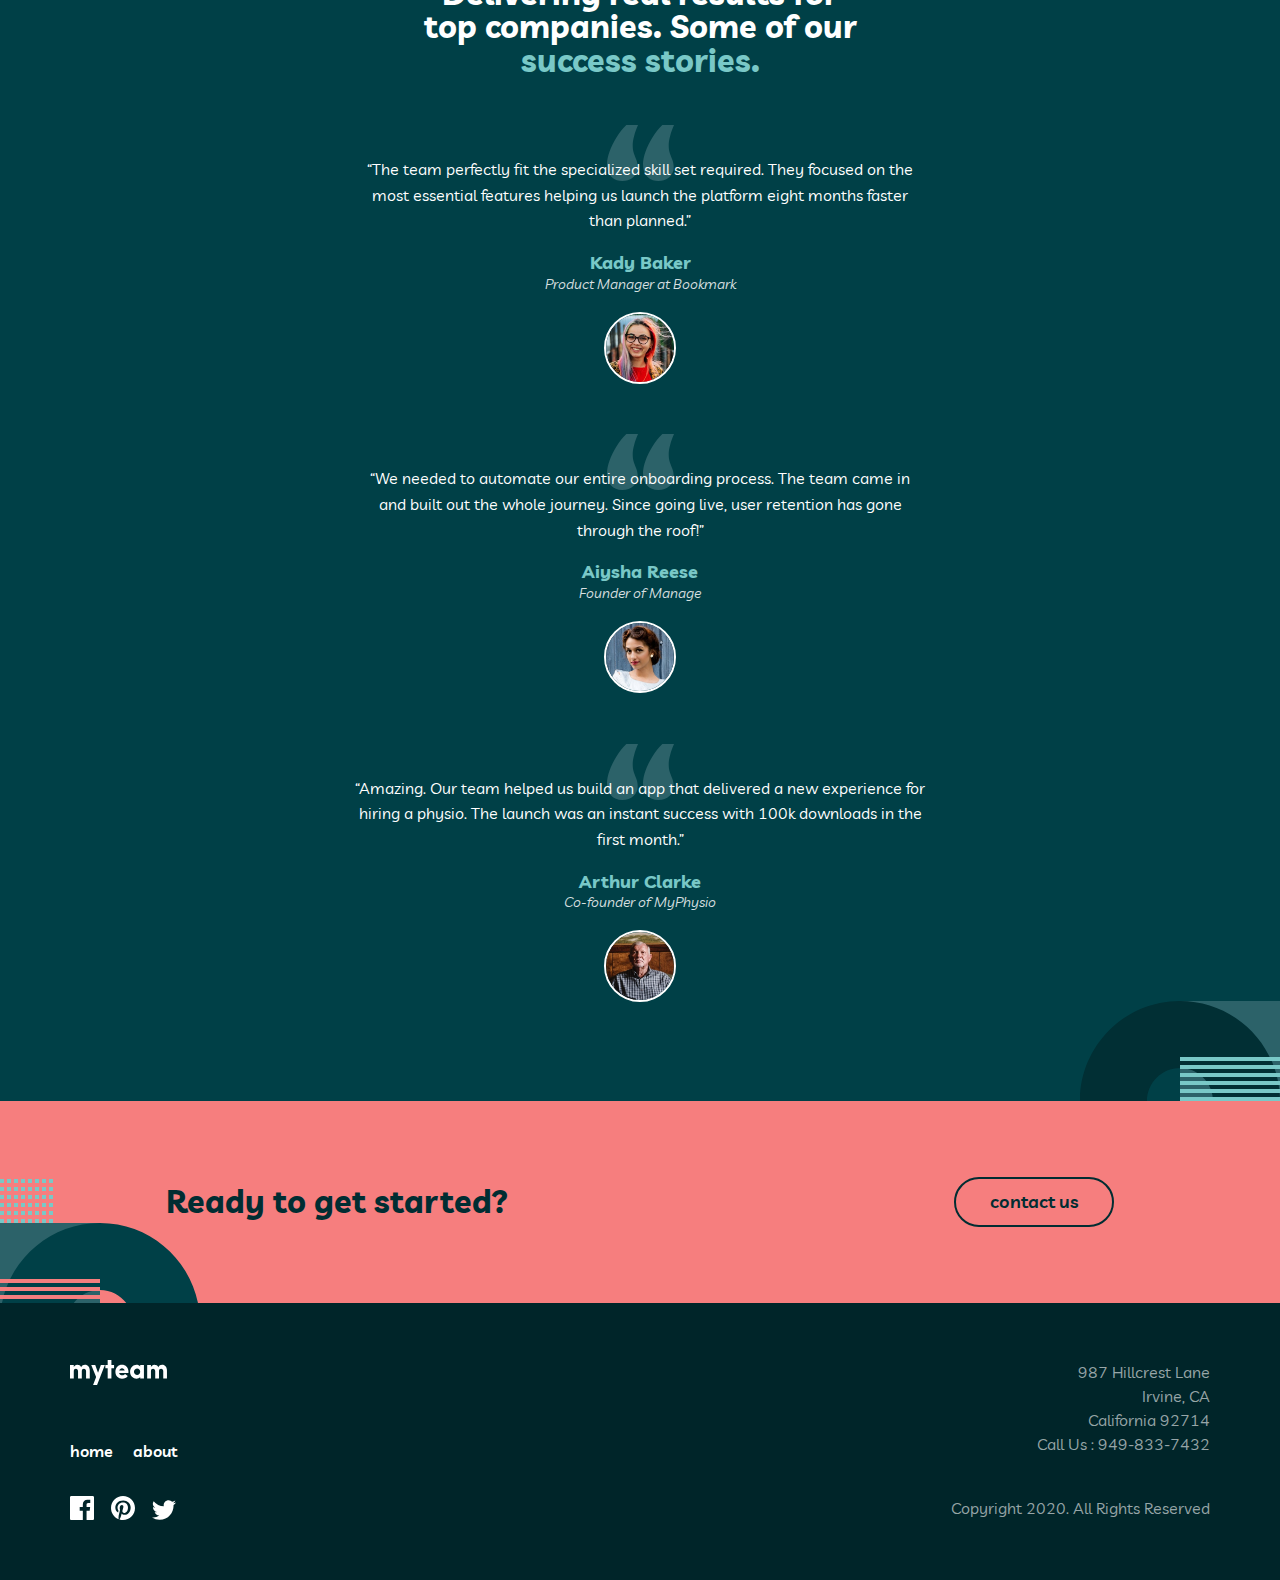
==== commit 5d746fea: "Tablet done" ====
--- a/index.html
+++ b/index.html
@@ -120,7 +120,8 @@
 
 
   <footer>
-    <div>
+    <div class="container">
+    <div class="info">
       <img src="images/logo.svg" class="logo"/>
       <div class="links">
         <a href="#">home</a>
@@ -135,16 +136,15 @@
       Call Us : 949-833-7432
     </div>
 
-
-    <div>
       <div class="social-media">
           <img src="images/icon-facebook.svg" />
           <img src="images/icon-pinterest.svg" />
           <img src="images/icon-twitter.svg" />
       </div>
 
-      <p class="copyright">Copyright 2020. All Rights Reserved</p>
-    </div>
+
+    <p class="copyright">Copyright 2020. All Rights Reserved</p>
+  </div>
   </footer>
 
 
--- a/css/style.css
+++ b/css/style.css
@@ -247,7 +247,7 @@
     padding-top: 2.4rem;
     position: relative;
     text-align: left;
-    width: 220px;
+    max-width: 220px;
 
     margin-bottom: 3.5rem;
 
@@ -265,6 +265,11 @@
 .feature .icon 
 {
     margin-bottom: 1.2rem;
+}
+
+.feature p 
+{
+    color: var(--color-white-transparent-2);
 }
 
 .block-testimonials
@@ -438,3 +443,170 @@
     margin-left: auto;
     margin-right: auto;
 }
+
+
+
+
+
+
+@media (min-width:768px) 
+{
+
+    .only-mobile 
+    {
+        display: none;
+    }
+
+    .only-desktop
+    {
+        display: initial
+    }
+
+
+    nav a 
+    {
+        margin-left: 2.2rem;
+        font-size: 1.2rem;
+    }
+   
+
+    .block-intro 
+    {
+        max-width: 520px;
+        margin: 0 auto;
+        padding: 4rem 0 15rem;
+    }
+
+    h1 
+    {
+        font-size: 3.8rem;
+        max-width: 340px;
+    }
+
+
+
+    .block-features 
+    {
+        background-position: right -100px top;
+        padding: 6rem 4rem 3.8rem;
+        text-align: left;
+    }
+
+    .block-features h2 
+    {
+        max-width: 430px;
+    }
+
+    .feature 
+    {
+        display: flex;
+    }
+
+    .feature h3 
+    {
+        margin-bottom: 1em;
+    }
+    
+    .feature .icon 
+    {
+        margin-right: 1.4rem;
+    }
+
+
+
+    .block-testimonials 
+    {
+        padding: 7rem 0 3rem;
+    }
+
+
+    .block-testimonials h2 
+    {
+        max-width: 450px;
+    }
+
+
+    .block-testimonials .quote 
+    {
+        max-width:570px;
+        margin-left: auto;
+        margin-right: auto;
+    }
+
+
+
+    .call-to-action 
+    {
+        display: flex;
+        align-items: center;
+        justify-content: space-between;
+        padding: 4.8rem 13%;
+
+        background-position: left bottom -20px;
+    }
+
+
+    .call-to-action h2 
+    {
+        margin-bottom: 0;
+    }
+   
+    .call-to-action .btn 
+    {
+        font-size: 1.15rem;
+    }
+
+
+    footer 
+    {
+        padding: 3.56rem 0;
+    }
+
+    footer .logo 
+    {
+        margin-bottom: 3.5rem;
+    }
+
+    footer .container{
+        display: grid;
+        grid-template-columns: auto auto auto;
+        grid-template-rows: auto auto;
+    }
+
+
+    footer .info, footer .social-media 
+    {
+        text-align: left;
+        grid-column: 1 / 2;
+    }
+
+    footer .contact, footer .copyright 
+    {
+        text-align: right;
+        grid-column: 3 / -1;
+    }
+
+    
+    footer .info 
+    {
+        grid-row: 1 / 2;
+    }
+
+
+    footer .contact 
+    {
+        grid-row: 1 / 2;
+    }
+   
+    footer .social-media 
+    {
+        grid-row: 3 / -1;
+        margin-bottom: 0;
+    }
+
+    footer .copyright 
+    {
+        grid-row: 3 / -1;
+    }
+   
+}
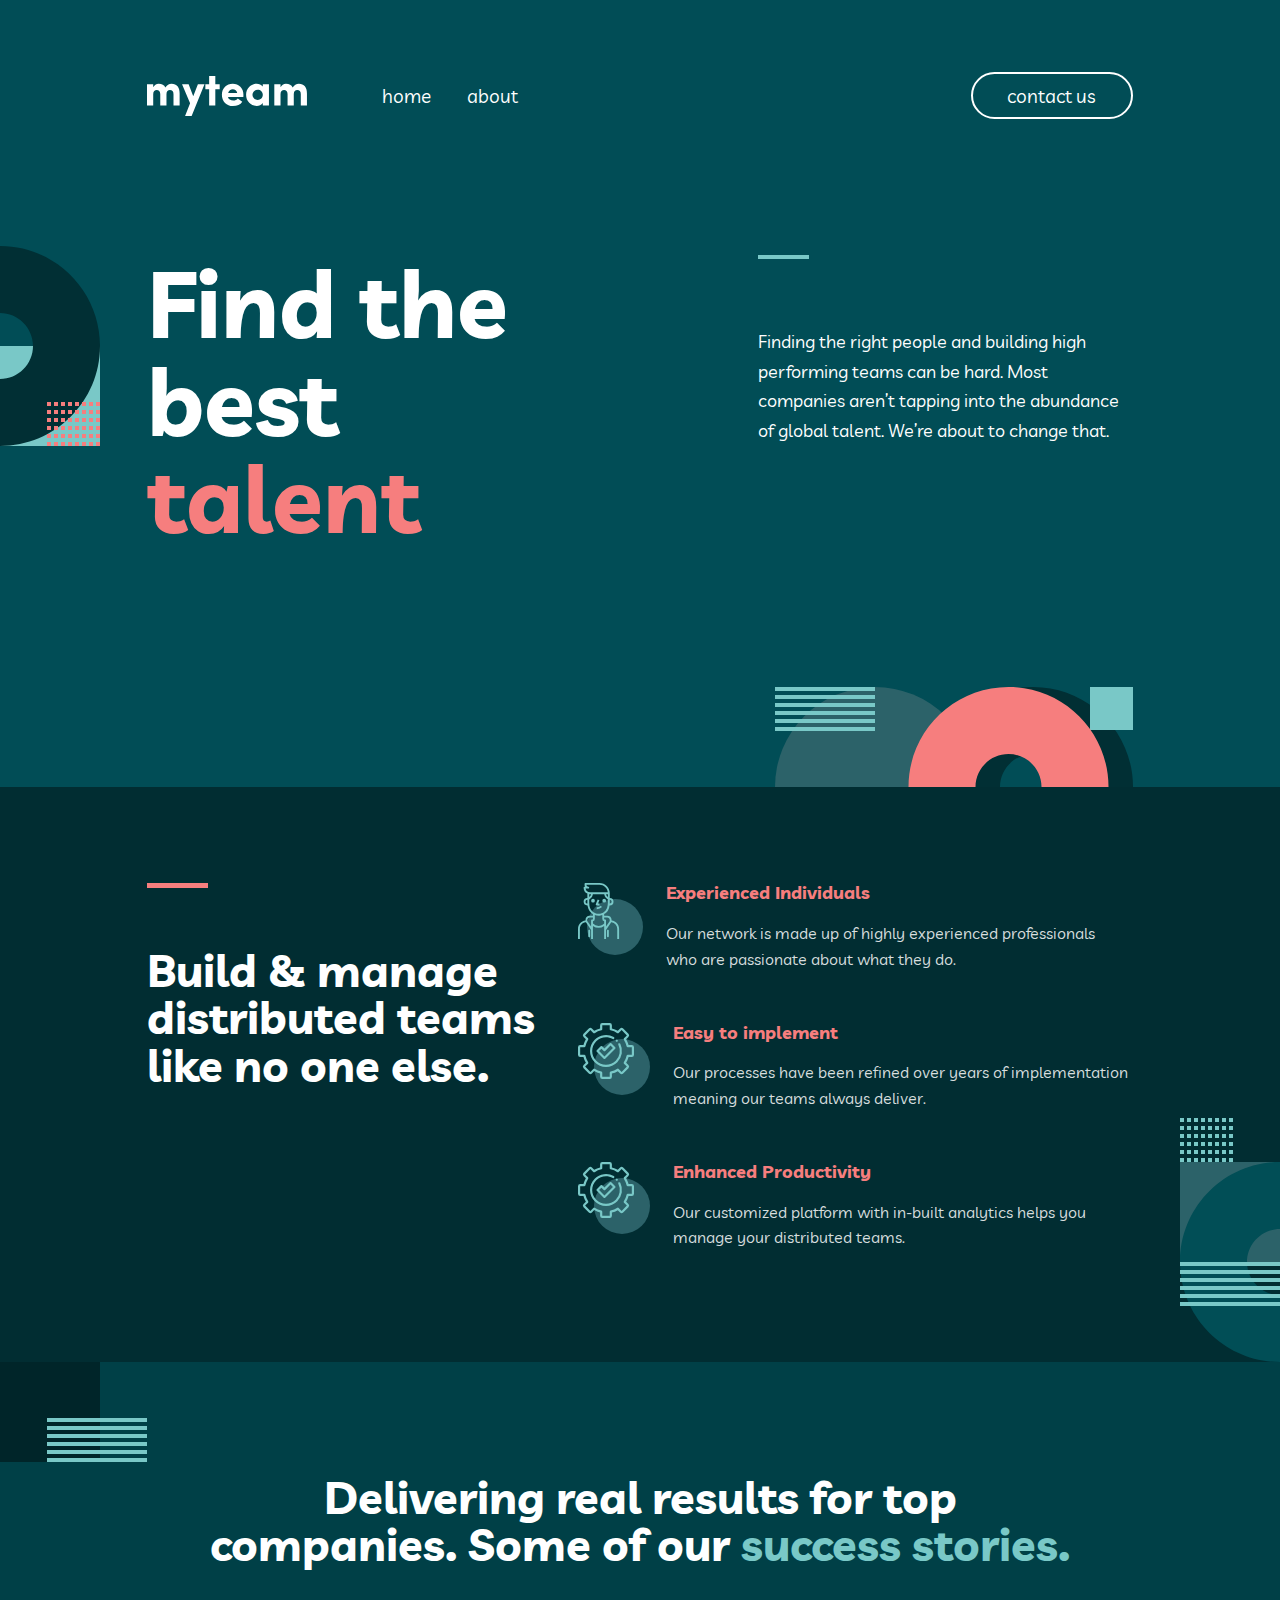
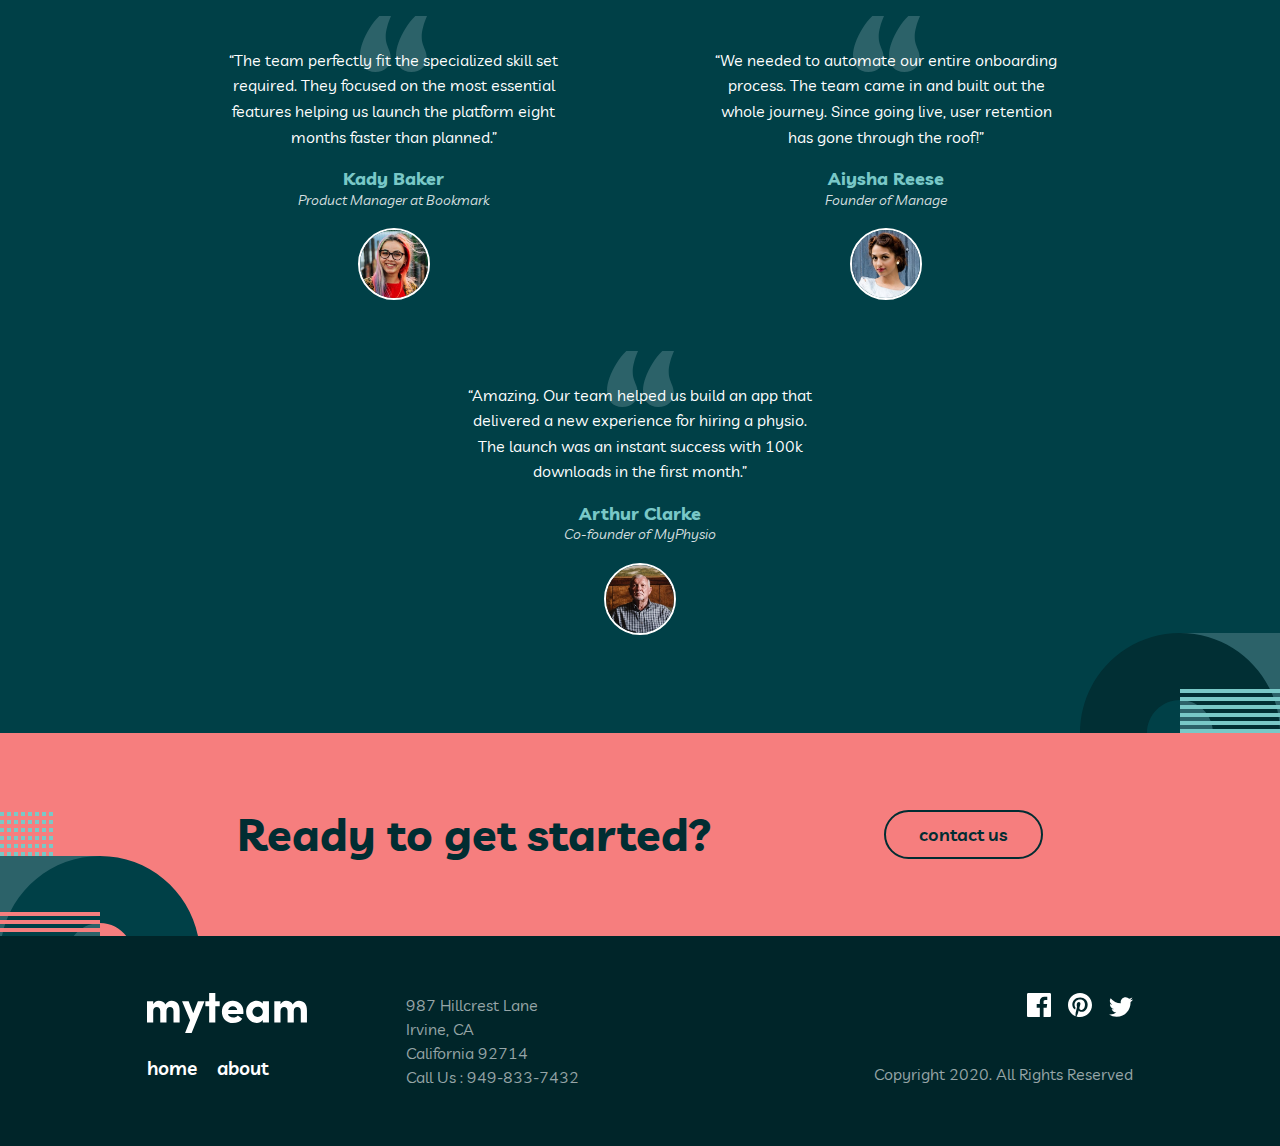
==== commit 22e446a3: "About page, Intro & Directors" ====
--- a/index.html
+++ b/index.html
@@ -19,7 +19,7 @@
       <div class="nav-primary">
         <img src="images/logo.svg" alt="" class="logo"/>
         <a href="#" class="only-desktop">home</a>
-        <a href="#" class="only-desktop">about</a>
+        <a href="about.html" class="only-desktop">about</a>
       </div>
 
       <a href="#" class="btn btn-white only-desktop">contact us</a>
@@ -46,7 +46,7 @@
     </div>
 
     <div class="main-block block-features" >
-      <div class="container">
+      <div class="container container-2">
       <h2>Build & manage distributed teams like no one else.</h2>
 
       <div class="features">
@@ -80,8 +80,10 @@
 
 
     <div class="main-block block-testimonials">
+      <div class="container container-2">
       <h2>Delivering real results for top companies. Some of our <span>success stories.</span></h2>
 
+      <div class="testimonials">
       <div class="testimonial">
         <p class="quote">“The team perfectly fit the specialized skill set required. They focused 
           on the most essential features helping us launch the platform eight months 
@@ -113,10 +115,17 @@
       </div>
     </div>
 
+    </div>
+    </div>
+
     <div class="call-to-action">
+      <div class="container-2">
       <h2>Ready to get started?</h2>
       <button class="btn btn-standard btn-green">contact us</button>
     </div>
+    </div>
+
+  </main>
 
 
   <footer>
@@ -137,9 +146,9 @@
     </div>
 
       <div class="social-media">
-          <img src="images/icon-facebook.svg" />
-          <img src="images/icon-pinterest.svg" />
-          <img src="images/icon-twitter.svg" />
+        <svg xmlns="http://www.w3.org/2000/svg" width="24" height="24"><path fill="#FFF" d="M22.675 0H1.325C.593 0 0 .593 0 1.325v21.351C0 23.407.593 24 1.325 24H12.82v-9.294H9.692v-3.622h3.128V8.413c0-3.1 1.893-4.788 4.659-4.788 1.325 0 2.463.099 2.795.143v3.24l-1.918.001c-1.504 0-1.795.715-1.795 1.763v2.313h3.587l-.467 3.622h-3.12V24h6.116c.73 0 1.323-.593 1.323-1.325V1.325C24 .593 23.407 0 22.675 0z"/></svg>
+        <svg xmlns="http://www.w3.org/2000/svg" width="24" height="24"><path fill="#FFF" d="M12 0C5.373 0 0 5.372 0 12c0 5.084 3.163 9.426 7.627 11.174-.105-.949-.2-2.405.042-3.441.218-.937 1.407-5.965 1.407-5.965s-.359-.719-.359-1.782c0-1.668.967-2.914 2.171-2.914 1.023 0 1.518.769 1.518 1.69 0 1.029-.655 2.568-.994 3.995-.283 1.194.599 2.169 1.777 2.169 2.133 0 3.772-2.249 3.772-5.495 0-2.873-2.064-4.882-5.012-4.882-3.414 0-5.418 2.561-5.418 5.207 0 1.031.397 2.138.893 2.738a.36.36 0 01.083.345l-.333 1.36c-.053.22-.174.267-.402.161-1.499-.698-2.436-2.889-2.436-4.649 0-3.785 2.75-7.262 7.929-7.262 4.163 0 7.398 2.967 7.398 6.931 0 4.136-2.607 7.464-6.227 7.464-1.216 0-2.359-.631-2.75-1.378l-.748 2.853c-.271 1.043-1.002 2.35-1.492 3.146C9.57 23.812 10.763 24 12 24c6.627 0 12-5.373 12-12 0-6.628-5.373-12-12-12z"/></svg>
+          <svg xmlns="http://www.w3.org/2000/svg" width="24" height="20"><path fill="#FFF" d="M24 2.557a9.83 9.83 0 01-2.828.775A4.932 4.932 0 0023.337.608a9.864 9.864 0 01-3.127 1.195A4.916 4.916 0 0016.616.248c-3.179 0-5.515 2.966-4.797 6.045A13.978 13.978 0 011.671 1.149a4.93 4.93 0 001.523 6.574 4.903 4.903 0 01-2.229-.616c-.054 2.281 1.581 4.415 3.949 4.89a4.935 4.935 0 01-2.224.084 4.928 4.928 0 004.6 3.419A9.9 9.9 0 010 17.54a13.94 13.94 0 007.548 2.212c9.142 0 14.307-7.721 13.995-14.646A10.025 10.025 0 0024 2.557z"/></svg>
       </div>
 
 
@@ -154,14 +163,14 @@
 
       <button class="close-btn"><img src="images/icon-close.svg" /></button>
       <a href="#">home</a>
-      <a href="#">about</a>
+      <a href="about.html">about</a>
       <a href="#" class="btn btn-white">contact us</a>
   
     </nav>
   </div>
 
   
-  </main>
+  
 
 
 
--- a/css/style.css
+++ b/css/style.css
@@ -80,6 +80,11 @@
     font-weight: normal;
 }
 
+a:hover 
+{
+    color: var(--color-primary-2);
+}
+
 
 p 
 {
@@ -213,14 +218,15 @@
 
 
 
-.block-intro 
-{
-    padding-bottom: 10rem;
+
+.block-intro .container 
+{
+
     background-image: url(../images/bg-pattern-home-2.svg);
     background-repeat: no-repeat;
     background-position: bottom;
-}
-
+    padding-bottom: 10rem;
+}
 
 .block-features
 {
@@ -333,7 +339,7 @@
 {
     background-color: var(--color-primary-2);
     color: var(--color-secondary-4);
-    padding: 5rem 5rem 7rem;
+    padding: 5rem 5.6rem 7rem;
 
     background-image: url(../images/bg-pattern-home-6-about-5.svg);
     background-repeat: no-repeat;
@@ -368,7 +374,11 @@
 footer a {
     font-weight: 600;
     margin-right: 1rem;
-}
+
+    transition: color 250ms;
+}
+
+
 
 footer a:last-child 
 {
@@ -389,12 +399,12 @@
     margin-bottom: 1rem;
 }
 
-.social-media img 
+.social-media svg
 {
     margin-right: 0.8rem;
 }
 
-.social-media img:last-child 
+.social-media svg:last-child 
 {
     margin-right: 0;
 }
@@ -420,6 +430,8 @@
     border: solid 2px white;
     padding: 0.6em 1.8em;
     border-radius: 2rem;
+
+    transition: background-color 250ms, color 250ms;
 }
 
 
@@ -436,6 +448,18 @@
     color: var(--color-secondary-4);
 }
 
+.btn-green:hover 
+{
+    color: white;
+    background-color: var(--color-secondary-4);
+}
+
+
+.btn-white:hover 
+{
+    color: var(--color-secondary-4);
+    background-color: white;
+}
 
 .container 
 {
@@ -445,6 +469,16 @@
 }
 
 
+.social-media svg path 
+{
+    transition: fill 250ms;
+}
+.social-media svg:hover path 
+{
+    fill: var(--color-primary-2);
+}
+
+
 
 
 
@@ -468,11 +502,25 @@
         margin-left: 2.2rem;
         font-size: 1.2rem;
     }
+
+
+    .nav-primary 
+    {
+        display: flex;
+        align-items: center;
+    }
+
+    .block-intro 
+    {
+        background-image: url(../images/bg-pattern-home-1.svg);
+        background-repeat: no-repeat;
+        background-position: -100px 55px;
+    }
    
 
-    .block-intro 
-    {
-        max-width: 520px;
+    .block-intro .container 
+    {
+        max-width: 460px;
         margin: 0 auto;
         padding: 4rem 0 15rem;
     }
@@ -488,7 +536,7 @@
     .block-features 
     {
         background-position: right -100px top;
-        padding: 6rem 4rem 3.8rem;
+        padding: 6rem 0 3.8rem;
         text-align: left;
     }
 
@@ -537,12 +585,17 @@
 
     .call-to-action 
     {
+        padding: 4.8rem 0;
+
+        background-position: left bottom -20px;
+    }
+
+    .call-to-action .container-2
+    {
+
         display: flex;
         align-items: center;
         justify-content: space-between;
-        padding: 4.8rem 13%;
-
-        background-position: left bottom -20px;
     }
 
 
@@ -608,5 +661,210 @@
     {
         grid-row: 3 / -1;
     }
+
+
+    .container-2 
+    {
+    width: 74.5%;
+    margin-left: auto;
+    margin-right: auto;
+    }
    
 }
+
+
+@media (min-width: 1025px)
+{
+    body 
+    {
+        padding-top: 4.5rem;
+    }
+
+    h2 
+    {
+        font-size: 2.8rem;
+    }
+
+    nav .logo 
+    {
+        max-width: 162px;
+        margin-right: 2.5rem;
+    }
+
+    .block-intro 
+    {
+       
+       text-align: left;
+    }
+
+    .block-intro .container
+    {
+        max-width: initial;
+        display: flex;
+        justify-content: space-between;
+
+        background-position: bottom right;
+    }
+
+
+    .block-intro h1 
+    {
+        max-width: initial;
+        font-size: 5.8rem;
+        width: 48%;
+        margin: 0;
+    }
+    .block-intro .text 
+    {
+        width:  38%;
+        font-size: 1.15rem;
+        position: relative;
+        padding-top: 4.5rem;
+
+    }
+
+    .block-intro .text::before 
+    {
+        content: '';
+        width: 3.2rem;
+        height: 0.25rem;
+        background-color: var(--color-secondary-1);
+        position: absolute;
+        top: 0;
+    }
+
+
+
+    .block-features
+    {
+        background-position-y: bottom;
+    }
+
+
+    .block-features .container 
+    {
+        display: flex;
+        justify-content: space-between;
+    }
+
+
+    .block-features h2 
+    {
+        max-width: 420px;
+        padding-top: 4rem;
+        margin: 0;
+    }
+
+    .block-features p 
+    {
+        max-width: 460px;
+    }
+
+
+    .block-testimonials h2 
+    {
+        max-width: 870px;
+    }
+
+    .testimonials
+    {
+        display: flex;
+        flex-flow: row wrap;
+    }
+
+    .testimonial 
+    {
+        margin-left: auto;
+        margin-right: auto;
+        max-width: 350px;
+    }
+
+    
+
+    
+
+    .call-to-action .container-2
+    {
+        width: 63%;
+    }
+
+
+
+    footer .logo 
+    {
+        max-width: 164px;
+    }
+
+    footer a 
+    {
+        font-size: 1.2rem;
+    }
+
+    
+   
+    footer .container 
+    {
+        display: grid;
+        grid-template-columns: auto auto auto;
+        grid-template-rows: auto auto;
+    }
+
+    footer .container * 
+    {
+        margin-bottom: 0;
+    }
+
+
+    footer .info, footer .contact
+    {
+        grid-row: 1 / 3;
+
+        
+    }
+    
+
+
+
+    footer .social-media
+    {
+        text-align: right;
+        grid-column: -1;
+        grid-row: 1 / 2;
+        margin-bottom: 2.5rem;
+    }
+
+    footer .copyright 
+    {
+        text-align: right;
+        grid-column: -1;
+        grid-row: 2;
+        order: 1;
+
+
+        
+    }
+
+
+    footer .info 
+    {
+    }
+
+
+    footer .contact 
+    {
+        grid-column: 2;
+        text-align: left;
+    }
+
+
+    footer .logo 
+    {
+        margin-bottom: 1.4rem;
+    }
+
+
+    .container 
+    {
+        width: 77%;
+    }
+}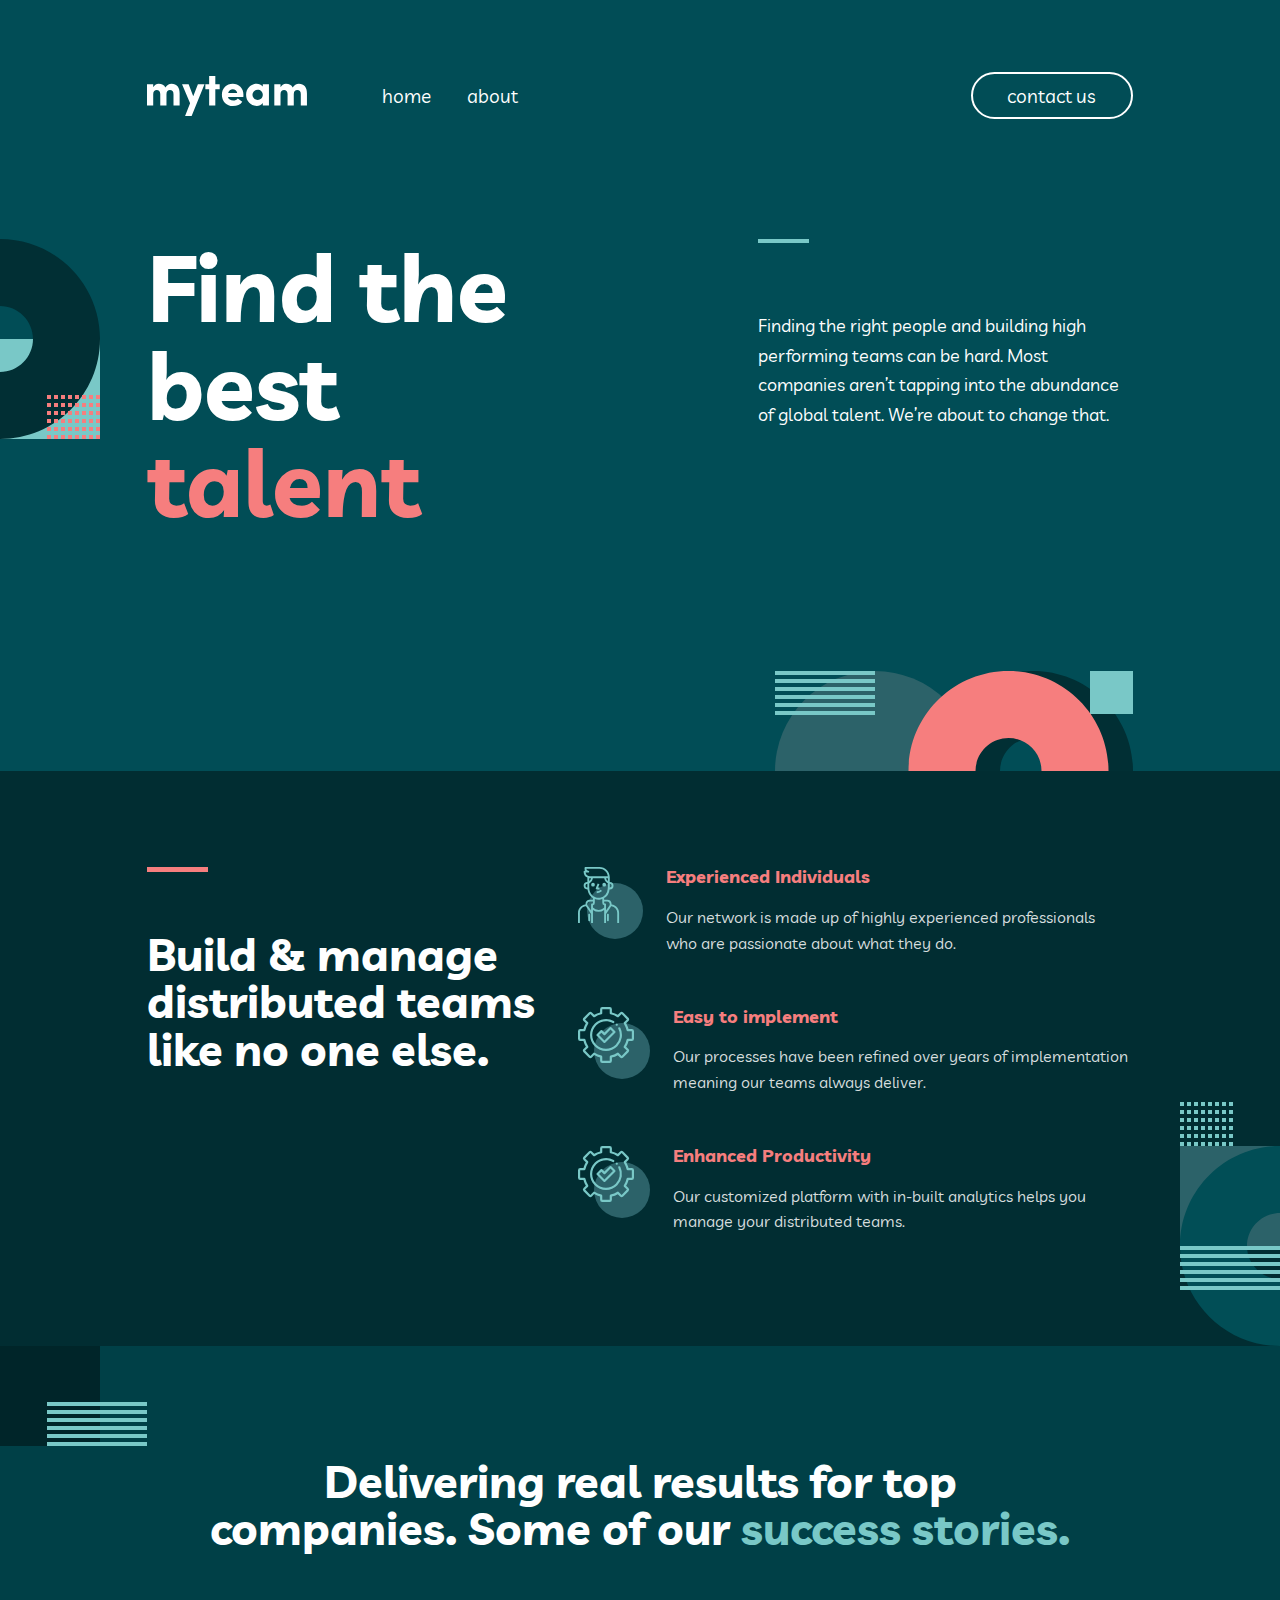
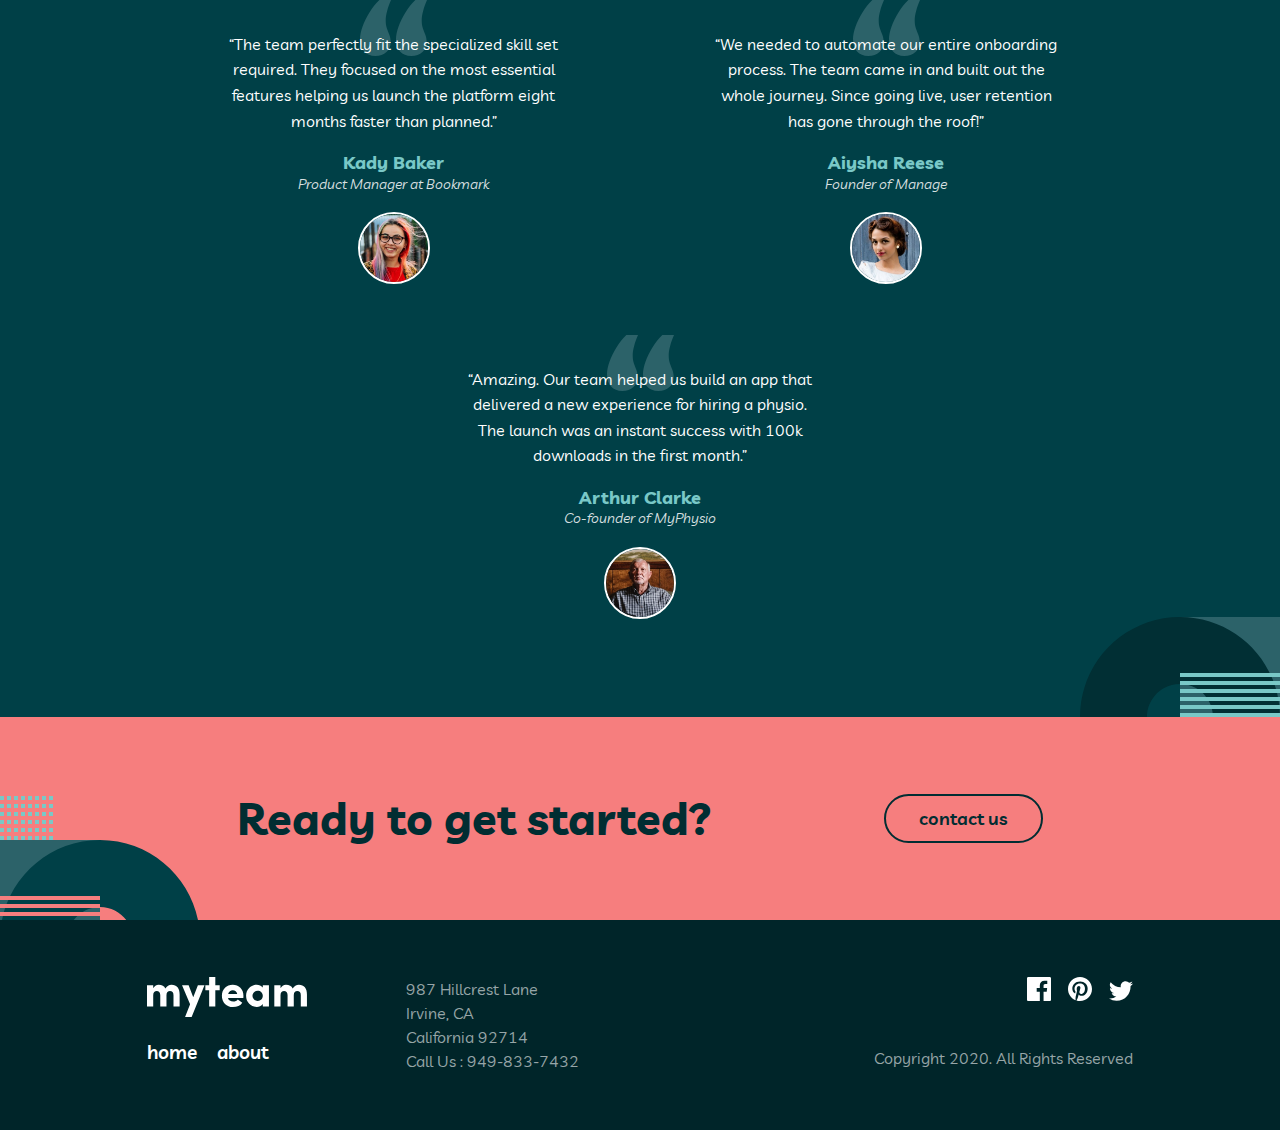
==== commit 7f07a15c: "Contact mobile done" ====
--- a/index.html
+++ b/index.html
@@ -22,7 +22,7 @@
         <a href="about.html" class="only-desktop">about</a>
       </div>
 
-      <a href="#" class="btn btn-white only-desktop">contact us</a>
+      <a href="contact.html" class="btn btn-white only-desktop">contact us</a>
 
       <img src='images/icon-hamburger.svg' class="nav-open only-mobile" />
 
@@ -164,7 +164,7 @@
       <button class="close-btn"><img src="images/icon-close.svg" /></button>
       <a href="#">home</a>
       <a href="about.html">about</a>
-      <a href="#" class="btn btn-white">contact us</a>
+      <a href="contact.html" class="btn btn-white">contact us</a>
   
     </nav>
   </div>
--- a/css/style.css
+++ b/css/style.css
@@ -339,7 +339,7 @@
 {
     background-color: var(--color-primary-2);
     color: var(--color-secondary-4);
-    padding: 5rem 5.6rem 7rem;
+    padding: 5rem 5.3rem 7rem;
 
     background-image: url(../images/bg-pattern-home-6-about-5.svg);
     background-repeat: no-repeat;
@@ -496,6 +496,11 @@
         display: initial
     }
 
+    header 
+    {
+        padding-bottom: 3rem;
+    }
+
 
     nav a 
     {
@@ -510,19 +515,14 @@
         align-items: center;
     }
 
-    .block-intro 
-    {
-        background-image: url(../images/bg-pattern-home-1.svg);
-        background-repeat: no-repeat;
-        background-position: -100px 55px;
-    }
+    
    
 
     .block-intro .container 
     {
         max-width: 460px;
         margin: 0 auto;
-        padding: 4rem 0 15rem;
+        padding-bottom: 15rem;
     }
 
     h1 
@@ -695,6 +695,9 @@
     {
        
        text-align: left;
+       background-image: url(../images/bg-pattern-home-1.svg);
+        background-repeat: no-repeat;
+        background-position-x: -100px;
     }
 
     .block-intro .container
